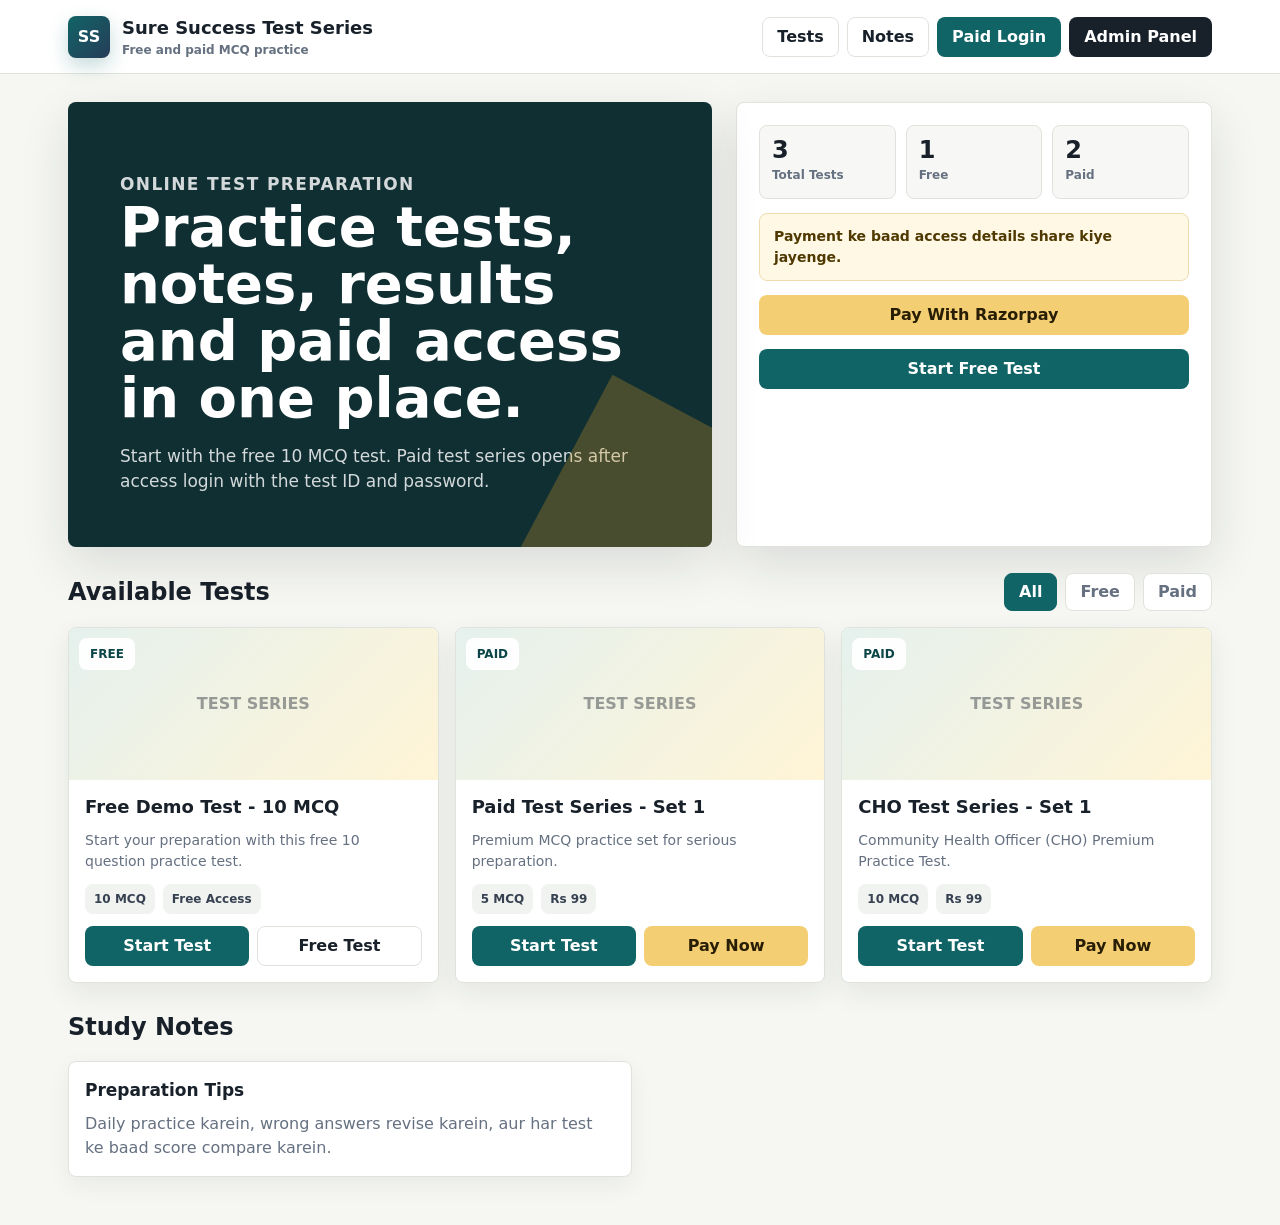
==== index.html @ 86037ea2 "Update index.html" ====
<!doctype html>
<html lang="en">
<head>
  <meta charset="utf-8">
  <meta name="viewport" content="width=device-width, initial-scale=1">
  <title>Sure Success Test Series</title>
  <style>
    :root {
      --bg: #f6f7f2;
      --surface: #ffffff;
      --ink: #18202a;
      --muted: #657080;
      --line: #dfe3dc;
      --brand: #116466;
      --brand-dark: #0b4547;
      --accent: #d29b22;
      --danger: #b42318;
      --ok: #147a4b;
      --shadow: 0 18px 50px rgba(24, 32, 42, .12);
      --radius: 8px;
    }

    * { box-sizing: border-box; }

    body {
      margin: 0;
      font-family: Inter, ui-sans-serif, system-ui, -apple-system, BlinkMacSystemFont, "Segoe UI", sans-serif;
      background: var(--bg);
      color: var(--ink);
      line-height: 1.5;
    }

    button, input, textarea, select {
      font: inherit;
    }

    button {
      border: 0;
      cursor: pointer;
    }

    img {
      max-width: 100%;
      display: block;
    }

    .app-shell {
      min-height: 100vh;
      display: grid;
      grid-template-rows: auto 1fr;
    }

    .topbar {
      position: sticky;
      top: 0;
      z-index: 20;
      background: rgba(255, 255, 255, .94);
      backdrop-filter: blur(18px);
      border-bottom: 1px solid var(--line);
    }

    .topbar-inner {
      max-width: 1180px;
      margin: 0 auto;
      padding: 14px 18px;
      display: flex;
      align-items: center;
      justify-content: space-between;
      gap: 16px;
    }

    .brand-lockup {
      display: flex;
      align-items: center;
      gap: 12px;
      min-width: 210px;
    }

    .brand-mark {
      width: 42px;
      height: 42px;
      border-radius: 8px;
      display: grid;
      place-items: center;
      color: #fff;
      font-weight: 900;
      letter-spacing: 0;
      background: linear-gradient(135deg, var(--brand), #263d58);
      box-shadow: 0 8px 20px rgba(17, 100, 102, .24);
    }

    .brand-title {
      font-size: 18px;
      font-weight: 800;
      letter-spacing: 0;
      margin: 0;
    }

    .brand-subtitle {
      margin: 0;
      color: var(--muted);
      font-size: 12px;
      font-weight: 600;
    }

    .nav-actions {
      display: flex;
      align-items: center;
      gap: 8px;
      flex-wrap: wrap;
      justify-content: flex-end;
    }

    .icon-btn,
    .btn {
      min-height: 40px;
      border-radius: 8px;
      display: inline-flex;
      align-items: center;
      justify-content: center;
      gap: 8px;
      padding: 0 14px;
      font-weight: 800;
      color: var(--ink);
      background: #eef2ed;
      border: 1px solid transparent;
      transition: transform .16s ease, box-shadow .16s ease, background .16s ease;
      white-space: nowrap;
    }

    .icon-btn {
      width: 42px;
      padding: 0;
    }

    .btn:hover,
    .icon-btn:hover {
      transform: translateY(-1px);
      box-shadow: 0 8px 22px rgba(24, 32, 42, .1);
    }

    .btn.primary {
      color: #fff;
      background: var(--brand);
    }

    .btn.dark {
      color: #fff;
      background: #18202a;
    }

    .btn.warn {
      color: #281d05;
      background: #f4ce73;
    }

    .btn.danger {
      color: #fff;
      background: var(--danger);
    }

    .btn.ghost {
      background: transparent;
      border-color: var(--line);
    }

    .page {
      max-width: 1180px;
      width: 100%;
      margin: 0 auto;
      padding: 28px 18px 48px;
    }

    .hero {
      display: grid;
      grid-template-columns: minmax(0, 1.15fr) minmax(320px, .85fr);
      gap: 24px;
      align-items: stretch;
      margin-bottom: 22px;
    }

    .hero-copy {
      background: #102f33;
      color: #fff;
      border-radius: 8px;
      padding: clamp(24px, 5vw, 52px);
      box-shadow: var(--shadow);
      min-height: 330px;
      display: flex;
      flex-direction: column;
      justify-content: center;
      overflow: hidden;
      position: relative;
    }

    .hero-copy::after {
      content: "";
      position: absolute;
      inset: auto -70px -110px auto;
      width: 240px;
      height: 240px;
      background: rgba(210, 155, 34, .28);
      transform: rotate(28deg);
    }

    .eyebrow {
      margin: 0 0 12px;
      color: #f4ce73;
      font-weight: 900;
      text-transform: uppercase;
      letter-spacing: .08em;
      font-size: 12px;
    }

    h1 {
      margin: 0;
      font-size: clamp(34px, 5vw, 56px);
      line-height: 1.02;
      letter-spacing: 0;
      max-width: 760px;
    }

    .hero-copy p {
      margin: 18px 0 0;
      color: rgba(255, 255, 255, .82);
      max-width: 640px;
      font-size: 17px;
    }

    .hero-panel {
      background: var(--surface);
      border: 1px solid var(--line);
      border-radius: 8px;
      padding: 22px;
      box-shadow: var(--shadow);
      display: grid;
      gap: 14px;
      align-content: start;
    }

    .metric-row {
      display: grid;
      grid-template-columns: repeat(3, 1fr);
      gap: 10px;
    }

    .metric {
      background: #f7f8f5;
      border: 1px solid var(--line);
      border-radius: 8px;
      padding: 12px;
    }

    .metric strong {
      display: block;
      font-size: 24px;
      line-height: 1;
    }

    .metric span {
      color: var(--muted);
      font-size: 12px;
      font-weight: 700;
    }

    .notice {
      border-radius: 8px;
      border: 1px solid #efdcae;
      background: #fff8e5;
      color: #4f3900;
      padding: 12px 14px;
      font-size: 14px;
      font-weight: 700;
    }

    .toolbar {
      display: flex;
      justify-content: space-between;
      align-items: center;
      gap: 14px;
      margin: 26px 0 16px;
      flex-wrap: wrap;
    }

    .section-title {
      margin: 0;
      font-size: 24px;
      letter-spacing: 0;
    }

    .filters {
      display: flex;
      gap: 8px;
      flex-wrap: wrap;
    }

    .pill {
      min-height: 38px;
      padding: 0 14px;
      border-radius: 8px;
      background: #fff;
      border: 1px solid var(--line);
      color: var(--muted);
      font-weight: 900;
    }

    .pill.active {
      background: var(--brand);
      color: #fff;
      border-color: var(--brand);
    }

    .grid {
      display: grid;
      grid-template-columns: repeat(3, minmax(0, 1fr));
      gap: 16px;
    }

    .card {
      background: var(--surface);
      border: 1px solid var(--line);
      border-radius: 8px;
      overflow: hidden;
      box-shadow: 0 10px 28px rgba(24, 32, 42, .08);
      display: flex;
      flex-direction: column;
      min-height: 100%;
    }

    .test-image {
      height: 152px;
      background: linear-gradient(135deg, #e5f1ee, #fff4d6);
      display: grid;
      place-items: center;
      color: rgba(24, 32, 42, .42);
      font-weight: 900;
      position: relative;
      overflow: hidden;
    }

    .test-image img {
      width: 100%;
      height: 100%;
      object-fit: cover;
    }

    .badge {
      position: absolute;
      top: 10px;
      left: 10px;
      border-radius: 8px;
      padding: 6px 10px;
      background: rgba(255, 255, 255, .92);
      font-weight: 900;
      font-size: 12px;
      color: var(--brand-dark);
      border: 1px solid rgba(255, 255, 255, .6);
    }

    .card-body {
      padding: 16px;
      display: flex;
      flex: 1;
      flex-direction: column;
      gap: 12px;
    }

    .card h3 {
      margin: 0;
      font-size: 18px;
      line-height: 1.25;
    }

    .card p {
      margin: 0;
      color: var(--muted);
      font-size: 14px;
    }

    .meta {
      display: flex;
      flex-wrap: wrap;
      gap: 8px;
      margin-top: auto;
    }

    .chip {
      border-radius: 8px;
      background: #f0f3ef;
      color: #374151;
      padding: 6px 9px;
      font-size: 12px;
      font-weight: 900;
    }

    .card-actions {
      display: grid;
      grid-template-columns: 1fr 1fr;
      gap: 8px;
    }

    .notes-wrap {
      display: grid;
      grid-template-columns: repeat(2, minmax(0, 1fr));
      gap: 16px;
    }

    .note {
      padding: 16px;
      background: #fff;
      border-radius: 8px;
      border: 1px solid var(--line);
      box-shadow: 0 8px 24px rgba(24, 32, 42, .06);
    }

    .note h3 {
      margin: 0 0 8px;
      font-size: 17px;
    }

    .note p {
      margin: 0;
      color: var(--muted);
      white-space: pre-wrap;
    }

    .modal {
      position: fixed;
      inset: 0;
      z-index: 60;
      background: rgba(10, 16, 22, .58);
      display: none;
      align-items: center;
      justify-content: center;
      padding: 18px;
    }

    .modal.show {
      display: flex;
    }

    .dialog {
      width: min(980px, 100%);
      max-height: min(90vh, 920px);
      overflow: auto;
      background: #fff;
      border-radius: 8px;
      box-shadow: 0 26px 90px rgba(0, 0, 0, .28);
      border: 1px solid rgba(255, 255, 255, .35);
    }

    .dialog.small {
      width: min(460px, 100%);
    }

    .dialog-head {
      display: flex;
      justify-content: space-between;
      gap: 12px;
      align-items: center;
      padding: 16px 18px;
      border-bottom: 1px solid var(--line);
      position: sticky;
      top: 0;
      background: #fff;
      z-index: 1;
    }

    .dialog-title {
      margin: 0;
      font-size: 20px;
    }

    .dialog-body {
      padding: 18px;
    }

    .form-grid {
      display: grid;
      grid-template-columns: repeat(2, minmax(0, 1fr));
      gap: 12px;
    }

    .field {
      display: grid;
      gap: 6px;
    }

    .field.full {
      grid-column: 1 / -1;
    }

    label {
      color: #344054;
      font-size: 13px;
      font-weight: 900;
    }

    input, textarea, select {
      width: 100%;
      border: 1px solid #cfd6d2;
      background: #fff;
      border-radius: 8px;
      min-height: 42px;
      padding: 10px 12px;
      outline: none;
      color: var(--ink);
    }

    textarea {
      min-height: 90px;
      resize: vertical;
    }

    input:focus,
    textarea:focus,
    select:focus {
      border-color: var(--brand);
      box-shadow: 0 0 0 3px rgba(17, 100, 102, .14);
    }

    .question-box {
      border: 1px solid var(--line);
      border-radius: 8px;
      padding: 14px;
      margin: 12px 0;
      background: #fbfcfa;
    }

    .question-title {
      display: flex;
      align-items: center;
      justify-content: space-between;
      gap: 10px;
      margin-bottom: 10px;
      font-weight: 900;
    }

    .option {
      display: flex;
      align-items: flex-start;
      gap: 10px;
      padding: 11px;
      border: 1px solid var(--line);
      border-radius: 8px;
      margin: 8px 0;
      background: #fff;
      cursor: pointer;
    }

    .option input {
      width: 18px;
      height: 18px;
      min-height: 18px;
      margin-top: 2px;
      flex: 0 0 auto;
    }

    .option.correct {
      border-color: rgba(20, 122, 75, .48);
      background: #edf8f1;
    }

    .option.wrong {
      border-color: rgba(180, 35, 24, .42);
      background: #fff0ef;
    }

    .result-box {
      border: 1px solid var(--line);
      border-radius: 8px;
      background: #f7f8f5;
      padding: 18px;
      margin-bottom: 16px;
    }

    .admin-layout {
      display: grid;
      grid-template-columns: 240px 1fr;
      min-height: 560px;
    }

    .admin-tabs {
      padding: 14px;
      background: #f6f7f2;
      border-right: 1px solid var(--line);
      display: grid;
      align-content: start;
      gap: 8px;
    }

    .admin-tab {
      border-radius: 8px;
      min-height: 42px;
      text-align: left;
      padding: 0 12px;
      background: transparent;
      color: var(--muted);
      font-weight: 900;
    }

    .admin-tab.active {
      background: var(--brand);
      color: #fff;
    }

    .admin-panel {
      padding: 18px;
      display: none;
    }

    .admin-panel.active {
      display: block;
    }

    .table {
      width: 100%;
      border-collapse: collapse;
      background: #fff;
      border-radius: 8px;
      overflow: hidden;
      border: 1px solid var(--line);
    }

    .table th,
    .table td {
      padding: 11px 12px;
      text-align: left;
      border-bottom: 1px solid var(--line);
      vertical-align: top;
      font-size: 14px;
    }

    .table th {
      background: #f4f6f1;
      color: #344054;
      font-size: 12px;
      text-transform: uppercase;
      letter-spacing: .06em;
    }

    .empty {
      padding: 28px;
      border: 1px dashed #bec7c1;
      border-radius: 8px;
      background: #fff;
      color: var(--muted);
      text-align: center;
      font-weight: 800;
    }

    .toast {
      position: fixed;
      right: 18px;
      bottom: 18px;
      z-index: 80;
      display: grid;
      gap: 8px;
    }

    .toast-item {
      width: min(380px, calc(100vw - 36px));
      border-radius: 8px;
      background: #18202a;
      color: #fff;
      padding: 12px 14px;
      box-shadow: var(--shadow);
      font-weight: 700;
    }

    .hide {
      display: none !important;
    }

    @media (max-width: 920px) {
      .hero,
      .grid,
      .notes-wrap,
      .admin-layout {
        grid-template-columns: 1fr;
      }

      .admin-tabs {
        border-right: 0;
        border-bottom: 1px solid var(--line);
        grid-template-columns: repeat(3, 1fr);
      }

      .topbar-inner {
        align-items: flex-start;
        flex-direction: column;
      }

      .nav-actions {
        justify-content: flex-start;
      }
    }

    @media (max-width: 620px) {
      .page {
        padding: 18px 12px 36px;
      }

      .hero-copy {
        min-height: 280px;
        padding: 26px 20px;
      }

      .metric-row,
      .form-grid,
      .card-actions {
        grid-template-columns: 1fr;
      }

      .admin-tabs {
        grid-template-columns: 1fr;
      }

      .dialog-body,
      .dialog-head {
        padding: 14px;
      }
    }
  </style>
</head>
<body>
  <div class="app-shell">
    <header class="topbar">
      <div class="topbar-inner">
        <div class="brand-lockup">
          <div class="brand-mark">SS</div>
          <div>
            <p class="brand-title">Sure Success Test Series</p>
            <p class="brand-subtitle">Free and paid MCQ practice</p>
          </div>
        </div>
        <div class="nav-actions">
          <button class="btn ghost" data-scroll="tests">Tests</button>
          <button class="btn ghost" data-scroll="notes">Notes</button>
          <button class="btn primary" id="openStudentLogin">Paid Login</button>
          <button class="btn dark" id="openAdminLogin">Admin Panel</button>
        </div>
      </div>
    </header>

    <main class="page">
      <section class="hero">
        <div class="hero-copy">
          <p class="eyebrow">Online Test Preparation</p>
          <h1>Practice tests, notes, results and paid access in one place.</h1>
          <p>Start with the free 10 MCQ test. Paid test series opens after access login with the test ID and password.</p>
        </div>
        <aside class="hero-panel">
          <div class="metric-row">
            <div class="metric">
              <strong id="metricTests">0</strong>
              <span>Total Tests</span>
            </div>
            <div class="metric">
              <strong id="metricFree">0</strong>
              <span>Free</span>
            </div>
            <div class="metric">
              <strong id="metricPaid">0</strong>
              <span>Paid</span>
            </div>
          </div>
          <div class="notice">
            Payment ke baad access details share kiye jayenge.
          </div>
          <button class="btn warn" id="payNowHero">Pay With Razorpay</button>
          <button class="btn primary" id="openFreeTest">Start Free Test</button>
        </aside>
      </section>

      <section id="tests">
        <div class="toolbar">
          <h2 class="section-title">Available Tests</h2>
          <div class="filters">
            <button class="pill active" data-filter="all">All</button>
            <button class="pill" data-filter="free">Free</button>
            <button class="pill" data-filter="paid">Paid</button>
          </div>
        </div>
        <div id="testGrid" class="grid"></div>
      </section>

      <section id="notes">
        <div class="toolbar">
          <h2 class="section-title">Study Notes</h2>
        </div>
        <div id="notesGrid" class="notes-wrap"></div>
      </section>
    </main>
  </div>

  <div class="modal" id="studentLoginModal" aria-hidden="true">
    <div class="dialog small">
      <div class="dialog-head">
        <h2 class="dialog-title">Paid Test Login</h2>
        <button class="icon-btn" data-close title="Close">X</button>
      </div>
      <div class="dialog-body">
        <div class="notice" style="margin-bottom:14px;">
          Payment ke baad mile hue access details se paid tests unlock karein.
        </div>
        <form id="studentLoginForm" class="form-grid">
          <div class="field full">
            <label for="studentName">Student Name</label>
            <input id="studentName" required placeholder="Enter your name">
          </div>
          <div class="field full">
            <label for="studentMobile">Mobile Number</label>
            <input id="studentMobile" required inputmode="numeric" placeholder="Enter mobile number">
          </div>
          <div class="field full">
            <label for="studentId">Test Series ID</label>
            <input id="studentId" required autocomplete="off" placeholder="Enter test series ID">
          </div>
          <div class="field full">
            <label for="studentPass">Password</label>
            <input id="studentPass" type="password" required autocomplete="off" placeholder="Enter password">
          </div>
          <button class="btn warn" type="button" id="payNowLogin">Pay Now</button>
          <button class="btn primary" type="submit">Unlock Paid Tests</button>
        </form>
      </div>
    </div>
  </div>

  <div class="modal" id="adminLoginModal" aria-hidden="true">
    <div class="dialog small">
      <div class="dialog-head">
        <h2 class="dialog-title">Admin Login</h2>
        <button class="icon-btn" data-close title="Close">X</button>
      </div>
      <div class="dialog-body">
        <form id="adminLoginForm" class="form-grid">
          <div class="field full">
            <label for="adminId">Admin ID</label>
            <input id="adminId" required autocomplete="off" placeholder="Enter admin ID">

          </div>
          <div class="field full">
            <label for="adminPass">Password</label>
            <input id="adminPass" type="password" required autocomplete="off" placeholder="Enter password">
          </div>
          <button class="btn primary" type="submit">Open Panel</button>
        </form>
      </div>
    </div>
  </div>

  <div class="modal" id="testModal" aria-hidden="true">
    <div class="dialog">
      <div class="dialog-head">
        <div>
          <h2 class="dialog-title" id="activeTestTitle">Test</h2>
          <p style="margin:2px 0 0;color:var(--muted);font-weight:700;" id="activeTestMeta"></p>
        </div>
        <button class="icon-btn" data-close title="Close">X</button>
      </div>
      <div class="dialog-body">
        <form id="testAttemptForm"></form>
      </div>
    </div>
  </div>

  <div class="modal" id="adminModal" aria-hidden="true">
    <div class="dialog">
      <div class="dialog-head">
        <h2 class="dialog-title">Admin Panel</h2>
        <button class="icon-btn" data-close title="Close">X</button>
      </div>
      <div class="admin-layout">
        <aside class="admin-tabs">
          <button class="admin-tab active" data-admin-tab="testsPanel">Tests</button>
          <button class="admin-tab" data-admin-tab="notesPanel">Notes</button>
          <button class="admin-tab" data-admin-tab="usersPanel">User Data</button>
        </aside>
        <section class="admin-panel active" id="testsPanel">
          <div class="toolbar" style="margin-top:0;">
            <h3 class="section-title">Manage Tests</h3>
            <button class="btn primary" id="newTestBtn">Add Test</button>
          </div>
          <div id="adminTestsList"></div>
          <form id="testEditor" class="hide" style="margin-top:16px;">
            <div class="form-grid">
              <input type="hidden" id="editTestId">
              <div class="field">
                <label for="testTitle">Test Title</label>
                <input id="testTitle" required placeholder="Example: Paid Test 2">
              </div>
              <div class="field">
                <label for="testType">Type</label>
                <select id="testType">
                  <option value="free">Free</option>
                  <option value="paid">Paid</option>
                </select>
              </div>
              <div class="field">
                <label for="testPrice">Price</label>
                <input id="testPrice" type="number" min="0" value="0">
              </div>
              <div class="field">
                <label for="testImage">Test Image</label>
                <input id="testImage" type="file" accept="image/*">
              </div>
              <div class="field full">
                <label for="testDescription">Description</label>
                <textarea id="testDescription" required placeholder="Short test details"></textarea>
              </div>
            </div>
            <div class="toolbar" style="margin:18px 0 8px;">
              <h3 class="section-title" style="font-size:18px;">Questions</h3>
              <button class="btn ghost" type="button" id="addQuestionBtn">Add Question</button>
            </div>
            <div id="questionsEditor"></div>
            <div class="nav-actions" style="justify-content:flex-start;margin-top:14px;">
              <button class="btn primary" type="submit">Save Test</button>
              <button class="btn ghost" type="button" id="cancelTestEdit">Cancel</button>
            </div>
          </form>
        </section>
        <section class="admin-panel" id="notesPanel">
          <div class="toolbar" style="margin-top:0;">
            <h3 class="section-title">Manage Notes</h3>
            <button class="btn primary" id="newNoteBtn">Add Note</button>
          </div>
          <div id="adminNotesList"></div>
          <form id="noteEditor" class="hide" style="margin-top:16px;">
            <input type="hidden" id="editNoteId">
            <div class="form-grid">
              <div class="field full">
                <label for="noteTitle">Note Title</label>
                <input id="noteTitle" required placeholder="Example: Important Formulas">
              </div>
              <div class="field full">
                <label for="noteBody">Note Content</label>
                <textarea id="noteBody" required placeholder="Write notes here"></textarea>
              </div>
              <div class="field full">
                <label for="noteLink">Link or PDF URL</label>
                <input id="noteLink" placeholder="Optional link">
              </div>
            </div>
            <div class="nav-actions" style="justify-content:flex-start;margin-top:14px;">
              <button class="btn primary" type="submit">Save Note</button>
              <button class="btn ghost" type="button" id="cancelNoteEdit">Cancel</button>
            </div>
          </form>
        </section>
        <section class="admin-panel" id="usersPanel">
          <div class="toolbar" style="margin-top:0;">
            <h3 class="section-title">Saved User Data</h3>
            <button class="btn danger" id="clearUsersBtn">Clear Local Data</button>
          </div>
          <div class="notice" style="margin-bottom:14px;">
            User login aur result data local browser me save hota hai aur Google Sheet Web App URL par bhejne ki koshish bhi karta hai.
          </div>
          <div id="usersTableWrap"></div>
        </section>
      </div>
    </div>
  </div>

  <div class="toast" id="toast"></div>

  <script>
    const CONFIG = {
      razorpayUrl: "https://rzp.io/rzp/oEMyceQw",
      sheetUrl: "https://script.google.com/macros/s/AKfycbz6oXz5Oi5bJL1CUyC-oJjU_0ThuUT9sfba1VFGIija6OMTgQNMLIeAFQk06PxhBl-7/exec",
      paidIdHash: "a5b810a3190a39033de4d82052fdf6f4c9765516d6b7eeb0c496adf8a3d3efc9",
      paidPasswordHash: "258f264e2ca3f2376ea542aa491ba071b24bc04427f45610d7b56d83e9f347e4",
      adminIdHash: "12334195476a3012e906bd2d29c1f696d818d93d8c7e75a6c00589409efe089d",
      adminPasswordHash: "12334195476a3012e906bd2d29c1f696d818d93d8c7e75a6c00589409efe089d"
    };

    const defaultTests = [
      {
        id: "free-10-mcq",
        title: "Free Demo Test - 10 MCQ",
        type: "free",
        price: 0,
        description: "Start your preparation with this free 10 question practice test.",
        image: "",
        questions: [
          { q: "Which is the largest planet in our solar system?", options: ["Earth", "Jupiter", "Mars", "Venus"], answer: 1 },
          { q: "What is the capital of India?", options: ["Mumbai", "Kolkata", "New Delhi", "Chennai"], answer: 2 },
          { q: "2 + 2 x 3 equals?", options: ["12", "8", "10", "6"], answer: 2 },
          { q: "Which gas do plants absorb during photosynthesis?", options: ["Oxygen", "Nitrogen", "Carbon dioxide", "Hydrogen"], answer: 2 },
          { q: "Who wrote the Indian national anthem?", options: ["Mahatma Gandhi", "Rabindranath Tagore", "Premchand", "Sarojini Naidu"], answer: 1 },
          { q: "Which number is a prime number?", options: ["21", "27", "29", "33"], answer: 2 },
          { q: "The currency of Japan is?", options: ["Yen", "Dollar", "Won", "Peso"], answer: 0 },
          { q: "How many days are there in a leap year?", options: ["365", "366", "364", "360"], answer: 1 },
          { q: "Which organ pumps blood in the human body?", options: ["Brain", "Lungs", "Heart", "Kidney"], answer: 2 },
          { q: "HTML is mainly used to create?", options: ["Web pages", "Mobile batteries", "Vehicles", "Medicines"], answer: 0 }
        ]
      },
      {
        id: "paid-sample-1",
        title: "Paid Test Series - Set 1",
        type: "paid",
        price: 99,
        description: "Premium MCQ practice set for serious preparation.",
        image: "",
        questions: [
          { q: "Which article is related to equality before law in India?", options: ["Article 12", "Article 14", "Article 19", "Article 21"], answer: 1 },
          { q: "The SI unit of force is?", options: ["Joule", "Newton", "Watt", "Pascal"], answer: 1 },
          { q: "If 15% of a number is 45, the number is?", options: ["200", "250", "300", "350"], answer: 2 },
          { q: "Who is known as the father of the Indian Constitution?", options: ["B. R. Ambedkar", "Jawaharlal Nehru", "Sardar Patel", "Rajendra Prasad"], answer: 0 },
          { q: "Which river is called the Ganga of South India?", options: ["Krishna", "Godavari", "Kaveri", "Narmada"], answer: 1 }
        ]
      },{
  id: "cho-test-1",
  title: "CHO Test Series - Set 1",
  type: "paid",
  price: 99,
  description: "Community Health Officer (CHO) Premium Practice Test.",
  image: "",
  questions: [
    {
      q: "A 32-year-old man visiting an HWC has BP 150/96 mmHg on two occasions. What is the most appropriate action by the CHO?",
      options: ["Ignore the reading", "Start lifestyle modification and refer as per protocol", "Give antibiotics", "Administer insulin"],
      answer: 1
    },
    {
      q: "Which vaccine is administered at birth under the Universal Immunization Programme?",
      options: ["DPT", "BCG", "Pentavalent", "MR"],
      answer: 1
    },
    {
      q: "A child with severe acute malnutrition is identified with MUAC less than:",
      options: ["11.5 cm", "12.5 cm", "13.5 cm", "14.5 cm"],
      answer: 0
    },
    {
      q: "Under NPCDCS, screening for hypertension and diabetes is recommended for individuals aged:",
      options: ["18 years and above", "25 years and above", "30 years and above", "40 years and above"],
      answer: 2
    },
    {
      q: "Which contraceptive method provides protection against both pregnancy and sexually transmitted infections?",
      options: ["Copper-T", "Oral pills", "Condom", "Injectable contraceptive"],
      answer: 2
    },
    {
      q: "The normal respiratory rate of a healthy adult is:",
      options: ["8-12/min", "12-20/min", "20-30/min", "30-40/min"],
      answer: 1
    },
    {
      q: "A pregnant woman at 36 weeks develops convulsions with hypertension. What is the likely diagnosis?",
      options: ["Placenta previa", "Eclampsia", "Anemia", "Hyperemesis gravidarum"],
      answer: 1
    },
    {
      q: "Which disease is caused by Mycobacterium tuberculosis?",
      options: ["Typhoid", "Tuberculosis", "Malaria", "Dengue"],
      answer: 1
    },
    {
      q: "The full form of HWC under Ayushman Bharat is:",
      options: ["Health and Welfare Centre", "Health and Wellness Centre", "Healthy Women Centre", "Health Worker Clinic"],
      answer: 1
    },
    {
      q: "ORS is primarily used for the management of:",
      options: ["Hypertension", "Dehydration due to diarrhea", "Anemia", "Tuberculosis"],
      answer: 1
    }
  ]
}
    ];

    const defaultNotes = [
      {
        id: "note-1",
        title: "Preparation Tips",
        body: "Daily practice karein, wrong answers revise karein, aur har test ke baad score compare karein.",
        link: ""
      }
    ];

    const state = {
      tests: load("tests", defaultTests),
      notes: load("notes", defaultNotes),
      users: load("users", []),
      paidUnlocked: sessionStorage.getItem("paidUnlocked") === "yes",
      activeFilter: "all",
      currentTest: null
    };

    const $ = (selector, root = document) => root.querySelector(selector);
    const $$ = (selector, root = document) => [...root.querySelectorAll(selector)];

    function load(key, fallback) {
      try {
        const saved = localStorage.getItem("sureSuccess_" + key);
        return saved ? JSON.parse(saved) : structuredClone(fallback);
      } catch {
        return structuredClone(fallback);
      }
    }

    function save(key, value) {
      localStorage.setItem("sureSuccess_" + key, JSON.stringify(value));
    }

    async function hashText(value) {
      const bytes = new TextEncoder().encode(value);
      const digest = await crypto.subtle.digest("SHA-256", bytes);
      return [...new Uint8Array(digest)]
        .map(byte => byte.toString(16).padStart(2, "0"))
        .join("");
    }

    async function matchesHash(value, expectedHash) {
      return (await hashText(value)) === expectedHash;
    }

    function toast(message) {
      const box = document.createElement("div");
      box.className = "toast-item";
      box.textContent = message;
      $("#toast").appendChild(box);
      setTimeout(() => box.remove(), 3600);
    }

    function openModal(id) {
      $("#" + id).classList.add("show");
      $("#" + id).setAttribute("aria-hidden", "false");
    }

    function closeModals() {
      $$(".modal").forEach(modal => {
        modal.classList.remove("show");
        modal.setAttribute("aria-hidden", "true");
      });
    }

    function sendToSheet(payload) {
      const data = {
        timestamp: new Date().toISOString(),
        ...payload
      };

      fetch(CONFIG.sheetUrl, {
        method: "POST",
        mode: "no-cors",
        headers: { "Content-Type": "text/plain;charset=utf-8" },
        body: JSON.stringify(data)
      }).catch(() => {});
    }

    function addUserData(entry) {
      const record = { id: Date.now().toString(), time: new Date().toLocaleString(), ...entry };
      state.users.unshift(record);
      save("users", state.users);
      sendToSheet(record);
      renderAdminUsers();
    }

    function render() {
      renderMetrics();
      renderTests();
      renderNotes();
      renderAdminTests();
      renderAdminNotes();
      renderAdminUsers();
    }

    function renderMetrics() {
      $("#metricTests").textContent = state.tests.length;
      $("#metricFree").textContent = state.tests.filter(t => t.type === "free").length;
      $("#metricPaid").textContent = state.tests.filter(t => t.type === "paid").length;
    }

    function setFilter(filter) {
      state.activeFilter = filter;
      $$(".pill").forEach(btn => btn.classList.toggle("active", btn.dataset.filter === filter));
      renderTests();
    }

    function renderTests() {
      const list = state.tests.filter(test => state.activeFilter === "all" || test.type === state.activeFilter);
      const grid = $("#testGrid");

      if (!list.length) {
        grid.innerHTML = '<div class="empty" style="grid-column:1/-1;">No tests available.</div>';
        return;
      }

      grid.innerHTML = list.map(test => `
        <article class="card">
          <div class="test-image">
            ${test.image ? `<img src="${test.image}" alt="${escapeHtml(test.title)}">` : "TEST SERIES"}
            <span class="badge">${test.type === "free" ? "FREE" : "PAID"}</span>
          </div>
          <div class="card-body">
            <h3>${escapeHtml(test.title)}</h3>
            <p>${escapeHtml(test.description)}</p>
            <div class="meta">
              <span class="chip">${test.questions.length} MCQ</span>
              <span class="chip">${test.type === "free" ? "Free Access" : "Rs " + Number(test.price || 0)}</span>
            </div>
            <div class="card-actions">
              <button class="btn primary" data-start-test="${test.id}">Start Test</button>
              ${test.type === "paid" ? `<button class="btn warn" data-pay-test="${test.id}">Pay Now</button>` : `<button class="btn ghost" data-start-test="${test.id}">Free Test</button>`}
            </div>
          </div>
        </article>
      `).join("");
    }

    function renderNotes() {
      const grid = $("#notesGrid");
      if (!state.notes.length) {
        grid.innerHTML = '<div class="empty" style="grid-column:1/-1;">No notes added yet.</div>';
        return;
      }

      grid.innerHTML = state.notes.map(note => `
        <article class="note">
          <h3>${escapeHtml(note.title)}</h3>
          <p>${escapeHtml(note.body)}</p>
          ${note.link ? `<div style="margin-top:12px;"><a class="btn ghost" href="${escapeAttr(note.link)}" target="_blank" rel="noopener">Open Notes</a></div>` : ""}
        </article>
      `).join("");
    }

    function startTest(testId) {
      const test = state.tests.find(item => item.id === testId);
      if (!test) return;

      if (test.type === "paid" && !state.paidUnlocked) {
        openModal("studentLoginModal");
        toast("Paid test ke liye pehle login unlock karein.");
        return;
      }

      state.currentTest = test;
      $("#activeTestTitle").textContent = test.title;
      $("#activeTestMeta").textContent = `${test.questions.length} questions | ${test.type === "paid" ? "Paid" : "Free"}`;
      $("#testAttemptForm").innerHTML = `
        <div class="field" style="margin-bottom:14px;">
          <label for="attemptName">Your Name</label>
          <input id="attemptName" required placeholder="Enter your name">
        </div>
        ${test.questions.map((question, index) => `
          <div class="question-box">
            <div class="question-title">Q${index + 1}. ${escapeHtml(question.q)}</div>
            ${question.options.map((option, optIndex) => `
              <label class="option" data-question="${index}" data-option="${optIndex}">
                <input type="radio" required name="q_${index}" value="${optIndex}">
                <span>${escapeHtml(option)}</span>
              </label>
            `).join("")}
          </div>
        `).join("")}
        <button class="btn primary" type="submit">Submit Test</button>
      `;
      openModal("testModal");
    }

    function submitAttempt(event) {
      event.preventDefault();
      const form = event.currentTarget;
      const name = $("#attemptName").value.trim() || "Student";
      const answers = state.currentTest.questions.map((_, index) => {
        const checked = form.querySelector(`input[name="q_${index}"]:checked`);
        return checked ? Number(checked.value) : -1;
      });
      let score = 0;

      answers.forEach((answer, index) => {
        if (answer === state.currentTest.questions[index].answer) score++;
      });

      $$(".option", form).forEach(option => {
        const qIndex = Number(option.dataset.question);
        const optIndex = Number(option.dataset.option);
        if (optIndex === state.currentTest.questions[qIndex].answer) option.classList.add("correct");
        if (answers[qIndex] === optIndex && optIndex !== state.currentTest.questions[qIndex].answer) option.classList.add("wrong");
      });

      addUserData({
        event: "test_result",
        name,
        test: state.currentTest.title,
        type: state.currentTest.type,
        score: `${score}/${state.currentTest.questions.length}`
      });

      form.querySelector("button[type='submit']").remove();
      form.insertAdjacentHTML("afterbegin", `
        <div class="result-box">
          <h3 style="margin:0 0 6px;">Result: ${score}/${state.currentTest.questions.length}</h3>
          <p style="margin:0;color:var(--muted);font-weight:700;">Answers highlighted below. Your result has been saved.</p>
        </div>
      `);
      toast("Result saved successfully.");
    }

    function renderAdminTests() {
      const wrap = $("#adminTestsList");
      if (!wrap) return;
      if (!state.tests.length) {
        wrap.innerHTML = '<div class="empty">No tests found.</div>';
        return;
      }

      wrap.innerHTML = `
        <table class="table">
          <thead><tr><th>Title</th><th>Type</th><th>Price</th><th>MCQ</th><th>Action</th></tr></thead>
          <tbody>
            ${state.tests.map(test => `
              <tr>
                <td>${escapeHtml(test.title)}</td>
                <td>${test.type.toUpperCase()}</td>
                <td>Rs ${Number(test.price || 0)}</td>
                <td>${test.questions.length}</td>
                <td>
                  <button class="btn ghost" data-edit-test="${test.id}" style="min-height:34px;">Edit</button>
                  <button class="btn danger" data-delete-test="${test.id}" style="min-height:34px;">Delete</button>
                </td>
              </tr>
            `).join("")}
          </tbody>
        </table>
      `;
    }

    function openTestEditor(test) {
      $("#testEditor").classList.remove("hide");
      $("#editTestId").value = test?.id || "";
      $("#testTitle").value = test?.title || "";
      $("#testType").value = test?.type || "paid";
      $("#testPrice").value = test?.price || 0;
      $("#testDescription").value = test?.description || "";
      renderQuestionsEditor(test?.questions || [blankQuestion()]);
      $("#testTitle").focus();
    }

    function blankQuestion() {
      return { q: "", options: ["", "", "", ""], answer: 0 };
    }

    function renderQuestionsEditor(questions) {
      $("#questionsEditor").innerHTML = questions.map((question, index) => questionEditorHtml(question, index)).join("");
    }

    function questionEditorHtml(question, index) {
      return `
        <div class="question-box" data-edit-question="${index}">
          <div class="question-title">
            <span>Question ${index + 1}</span>
            <button class="btn danger" type="button" data-remove-question="${index}" style="min-height:34px;">Remove</button>
          </div>
          <div class="field">
            <label>Question</label>
            <input data-q-text value="${escapeAttr(question.q)}" required placeholder="Write question">
          </div>
          <div class="form-grid" style="margin-top:10px;">
            ${[0, 1, 2, 3].map(optIndex => `
              <div class="field">
                <label>Option ${optIndex + 1}</label>
                <input data-q-option="${optIndex}" value="${escapeAttr(question.options[optIndex] || "")}" required>
              </div>
            `).join("")}
            <div class="field full">
              <label>Correct Answer</label>
              <select data-q-answer>
                ${[0, 1, 2, 3].map(optIndex => `<option value="${optIndex}" ${Number(question.answer) === optIndex ? "selected" : ""}>Option ${optIndex + 1}</option>`).join("")}
              </select>
            </div>
          </div>
        </div>
      `;
    }

    function collectQuestions() {
      return $$("[data-edit-question]", $("#questionsEditor")).map(box => ({
        q: $("[data-q-text]", box).value.trim(),
        options: [0, 1, 2, 3].map(i => $(`[data-q-option="${i}"]`, box).value.trim()),
        answer: Number($("[data-q-answer]", box).value)
      })).filter(q => q.q && q.options.every(Boolean));
    }

    function imageToDataUrl(file) {
      return new Promise(resolve => {
        if (!file) return resolve("");
        const reader = new FileReader();
        reader.onload = () => resolve(reader.result);
        reader.readAsDataURL(file);
      });
    }

    async function saveTest(event) {
      event.preventDefault();
      const id = $("#editTestId").value || "test-" + Date.now();
      const existing = state.tests.find(test => test.id === id);
      const image = await imageToDataUrl($("#testImage").files[0]);
      const questions = collectQuestions();

      if (!questions.length) {
        toast("At least one complete question is required.");
        return;
      }

      const nextTest = {
        id,
        title: $("#testTitle").value.trim(),
        type: $("#testType").value,
        price: Number($("#testPrice").value || 0),
        description: $("#testDescription").value.trim(),
        image: image || existing?.image || "",
        questions
      };

      const index = state.tests.findIndex(test => test.id === id);
      if (index >= 0) state.tests[index] = nextTest;
      else state.tests.push(nextTest);

      save("tests", state.tests);
      $("#testEditor").classList.add("hide");
      $("#testImage").value = "";
      render();
      setFilter("all");
      closeModals();
      document.getElementById("tests").scrollIntoView({ behavior: "smooth" });
      toast("Test saved. Website list updated.");
    }

    function renderAdminNotes() {
      const wrap = $("#adminNotesList");
      if (!wrap) return;
      if (!state.notes.length) {
        wrap.innerHTML = '<div class="empty">No notes found.</div>';
        return;
      }

      wrap.innerHTML = `
        <table class="table">
          <thead><tr><th>Title</th><th>Link</th><th>Action</th></tr></thead>
          <tbody>
            ${state.notes.map(note => `
              <tr>
                <td>${escapeHtml(note.title)}</td>
                <td>${note.link ? `<a href="${escapeAttr(note.link)}" target="_blank" rel="noopener">Open</a>` : "-"}</td>
                <td>
                  <button class="btn ghost" data-edit-note="${note.id}" style="min-height:34px;">Edit</button>
                  <button class="btn danger" data-delete-note="${note.id}" style="min-height:34px;">Delete</button>
                </td>
              </tr>
            `).join("")}
          </tbody>
        </table>
      `;
    }

    function openNoteEditor(note) {
      $("#noteEditor").classList.remove("hide");
      $("#editNoteId").value = note?.id || "";
      $("#noteTitle").value = note?.title || "";
      $("#noteBody").value = note?.body || "";
      $("#noteLink").value = note?.link || "";
      $("#noteTitle").focus();
    }

    function saveNote(event) {
      event.preventDefault();
      const id = $("#editNoteId").value || "note-" + Date.now();
      const nextNote = {
        id,
        title: $("#noteTitle").value.trim(),
        body: $("#noteBody").value.trim(),
        link: $("#noteLink").value.trim()
      };
      const index = state.notes.findIndex(note => note.id === id);
      if (index >= 0) state.notes[index] = nextNote;
      else state.notes.push(nextNote);
      save("notes", state.notes);
      $("#noteEditor").classList.add("hide");
      render();
      toast("Note saved.");
    }

    function renderAdminUsers() {
      const wrap = $("#usersTableWrap");
      if (!wrap) return;
      if (!state.users.length) {
        wrap.innerHTML = '<div class="empty">No user data saved yet.</div>';
        return;
      }

      wrap.innerHTML = `
        <table class="table">
          <thead><tr><th>Time</th><th>Name</th><th>Mobile</th><th>Event</th><th>Test</th><th>Score</th></tr></thead>
          <tbody>
            ${state.users.map(user => `
              <tr>
                <td>${escapeHtml(user.time || "")}</td>
                <td>${escapeHtml(user.name || "")}</td>
                <td>${escapeHtml(user.mobile || "")}</td>
                <td>${escapeHtml(user.event || "")}</td>
                <td>${escapeHtml(user.test || "")}</td>
                <td>${escapeHtml(user.score || "")}</td>
              </tr>
            `).join("")}
          </tbody>
        </table>
      `;
    }

    function escapeHtml(value) {
      return String(value ?? "").replace(/[&<>"']/g, char => ({
        "&": "&amp;",
        "<": "&lt;",
        ">": "&gt;",
        '"': "&quot;",
        "'": "&#39;"
      }[char]));
    }

    function escapeAttr(value) {
      return escapeHtml(value).replace(/`/g, "&#96;");
    }

    document.addEventListener("click", event => {
      const close = event.target.closest("[data-close]");
      if (close) closeModals();

      const scrollBtn = event.target.closest("[data-scroll]");
      if (scrollBtn) document.getElementById(scrollBtn.dataset.scroll).scrollIntoView({ behavior: "smooth" });

      const filter = event.target.closest("[data-filter]");
      if (filter) {
        setFilter(filter.dataset.filter);
      }

      const start = event.target.closest("[data-start-test]");
      if (start) startTest(start.dataset.startTest);

      const pay = event.target.closest("[data-pay-test]");
      if (pay) window.open(CONFIG.razorpayUrl, "_blank", "noopener");

      const editTest = event.target.closest("[data-edit-test]");
      if (editTest) openTestEditor(state.tests.find(test => test.id === editTest.dataset.editTest));

      const deleteTest = event.target.closest("[data-delete-test]");
      if (deleteTest && confirm("Delete this test?")) {
        state.tests = state.tests.filter(test => test.id !== deleteTest.dataset.deleteTest);
        save("tests", state.tests);
        render();
      }

      const removeQuestion = event.target.closest("[data-remove-question]");
      if (removeQuestion) {
        removeQuestion.closest("[data-edit-question]").remove();
        $$("[data-edit-question]", $("#questionsEditor")).forEach((box, index) => {
          box.dataset.editQuestion = index;
          $(".question-title span", box).textContent = "Question " + (index + 1);
        });
      }

      const editNote = event.target.closest("[data-edit-note]");
      if (editNote) openNoteEditor(state.notes.find(note => note.id === editNote.dataset.editNote));

      const deleteNote = event.target.closest("[data-delete-note]");
      if (deleteNote && confirm("Delete this note?")) {
        state.notes = state.notes.filter(note => note.id !== deleteNote.dataset.deleteNote);
        save("notes", state.notes);
        render();
      }
    });

    $("#openStudentLogin").addEventListener("click", () => openModal("studentLoginModal"));
    $("#openAdminLogin").addEventListener("click", () => openModal("adminLoginModal"));
    $("#payNowHero").addEventListener("click", () => window.open(CONFIG.razorpayUrl, "_blank", "noopener"));
    $("#payNowLogin").addEventListener("click", () => window.open(CONFIG.razorpayUrl, "_blank", "noopener"));
    $("#openFreeTest").addEventListener("click", () => startTest("free-10-mcq"));
    $("#testAttemptForm").addEventListener("submit", submitAttempt);
    $("#testEditor").addEventListener("submit", saveTest);
    $("#noteEditor").addEventListener("submit", saveNote);

    $("#studentLoginForm").addEventListener("submit", async event => {
      event.preventDefault();
      const name = $("#studentName").value.trim();
      const mobile = $("#studentMobile").value.trim();
      const id = $("#studentId").value.trim();
      const pass = $("#studentPass").value.trim();
      const validId = await matchesHash(id, CONFIG.paidIdHash);
      const validPassword = await matchesHash(pass, CONFIG.paidPasswordHash);
      if (validId && validPassword) {
        state.paidUnlocked = true;
        sessionStorage.setItem("paidUnlocked", "yes");
        addUserData({ event: "paid_login", name, mobile, test: "Paid Access", score: "" });
        closeModals();
        toast("Paid tests unlocked.");
      } else {
        toast("ID or password is incorrect.");
      }
    });

    $("#adminLoginForm").addEventListener("submit", async event => {
      event.preventDefault();
      const id = $("#adminId").value.trim().toUpperCase();
      const pass = $("#adminPass").value.trim().toUpperCase();
      const validId = await matchesHash(id, CONFIG.adminIdHash);
      const validPassword = await matchesHash(pass, CONFIG.adminPasswordHash);
      if (validId && validPassword) {
        closeModals();
        openModal("adminModal");
        toast("Admin panel opened.");
      } else {
        toast("Admin ID or password is incorrect.");
      }
    });

    $$(".admin-tab").forEach(tab => {
      tab.addEventListener("click", () => {
        $$(".admin-tab").forEach(btn => btn.classList.toggle("active", btn === tab));
        $$(".admin-panel").forEach(panel => panel.classList.toggle("active", panel.id === tab.dataset.adminTab));
      });
    });

    $("#newTestBtn").addEventListener("click", () => openTestEditor(null));
    $("#cancelTestEdit").addEventListener("click", () => $("#testEditor").classList.add("hide"));
    $("#addQuestionBtn").addEventListener("click", () => {
      $("#questionsEditor").insertAdjacentHTML("beforeend", questionEditorHtml(blankQuestion(), $$("[data-edit-question]", $("#questionsEditor")).length));
    });
    $("#newNoteBtn").addEventListener("click", () => openNoteEditor(null));
    $("#cancelNoteEdit").addEventListener("click", () => $("#noteEditor").classList.add("hide"));
    $("#clearUsersBtn").addEventListener("click", () => {
      if (!confirm("Clear local user data?")) return;
      state.users = [];
      save("users", state.users);
      renderAdminUsers();
    });

    document.addEventListener("keydown", event => {
      if (event.key === "Escape") closeModals();
    });

    render();
  </script>
</body>
</html>
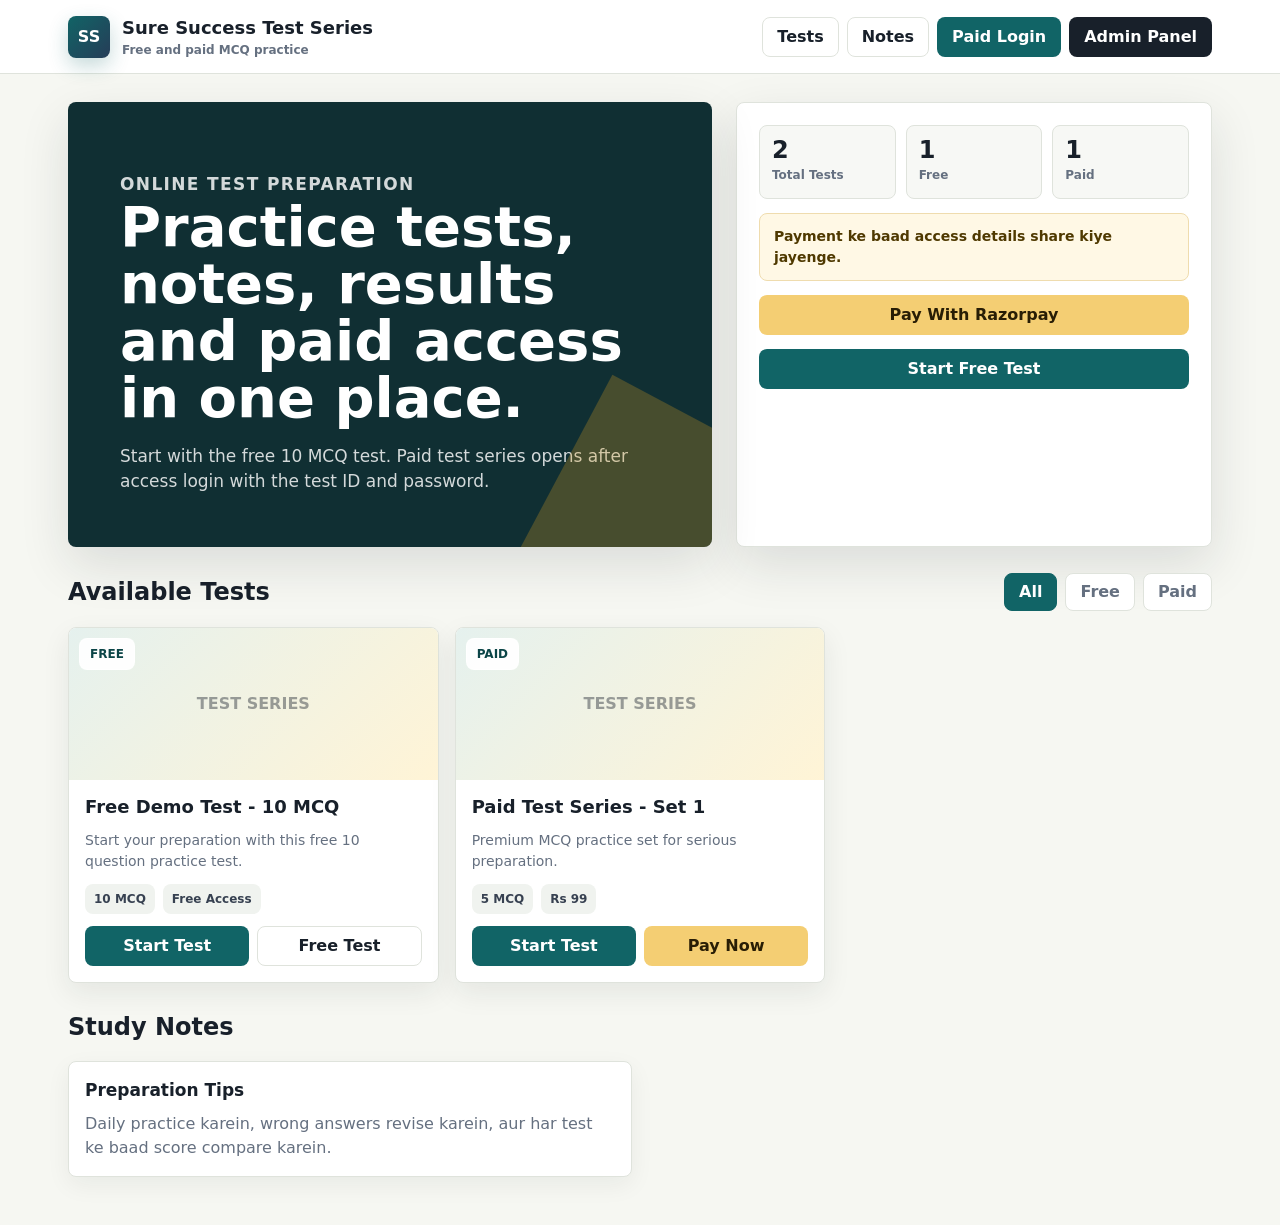
==== commit 9f3e2268: "CHANAGE KR DIYA" ====
--- a/index.html
+++ b/index.html
@@ -881,7 +881,11 @@
         <section class="admin-panel active" id="testsPanel">
           <div class="toolbar" style="margin-top:0;">
             <h3 class="section-title">Manage Tests</h3>
-            <button class="btn primary" id="newTestBtn">Add Test</button>
+            <div class="nav-actions">
+              <button class="btn ghost" id="syncOnlineBtn">Load Online Data</button>
+              <button class="btn ghost" id="exportSiteBtn">Download Updated Website</button>
+              <button class="btn primary" id="newTestBtn">Add Test</button>
+            </div>
           </div>
           <div id="adminTestsList"></div>
           <form id="testEditor" class="hide" style="margin-top:16px;">
@@ -1011,66 +1015,7 @@
           { q: "Who is known as the father of the Indian Constitution?", options: ["B. R. Ambedkar", "Jawaharlal Nehru", "Sardar Patel", "Rajendra Prasad"], answer: 0 },
           { q: "Which river is called the Ganga of South India?", options: ["Krishna", "Godavari", "Kaveri", "Narmada"], answer: 1 }
         ]
-      },{
-  id: "cho-test-1",
-  title: "CHO Test Series - Set 1",
-  type: "paid",
-  price: 99,
-  description: "Community Health Officer (CHO) Premium Practice Test.",
-  image: "",
-  questions: [
-    {
-      q: "A 32-year-old man visiting an HWC has BP 150/96 mmHg on two occasions. What is the most appropriate action by the CHO?",
-      options: ["Ignore the reading", "Start lifestyle modification and refer as per protocol", "Give antibiotics", "Administer insulin"],
-      answer: 1
-    },
-    {
-      q: "Which vaccine is administered at birth under the Universal Immunization Programme?",
-      options: ["DPT", "BCG", "Pentavalent", "MR"],
-      answer: 1
-    },
-    {
-      q: "A child with severe acute malnutrition is identified with MUAC less than:",
-      options: ["11.5 cm", "12.5 cm", "13.5 cm", "14.5 cm"],
-      answer: 0
-    },
-    {
-      q: "Under NPCDCS, screening for hypertension and diabetes is recommended for individuals aged:",
-      options: ["18 years and above", "25 years and above", "30 years and above", "40 years and above"],
-      answer: 2
-    },
-    {
-      q: "Which contraceptive method provides protection against both pregnancy and sexually transmitted infections?",
-      options: ["Copper-T", "Oral pills", "Condom", "Injectable contraceptive"],
-      answer: 2
-    },
-    {
-      q: "The normal respiratory rate of a healthy adult is:",
-      options: ["8-12/min", "12-20/min", "20-30/min", "30-40/min"],
-      answer: 1
-    },
-    {
-      q: "A pregnant woman at 36 weeks develops convulsions with hypertension. What is the likely diagnosis?",
-      options: ["Placenta previa", "Eclampsia", "Anemia", "Hyperemesis gravidarum"],
-      answer: 1
-    },
-    {
-      q: "Which disease is caused by Mycobacterium tuberculosis?",
-      options: ["Typhoid", "Tuberculosis", "Malaria", "Dengue"],
-      answer: 1
-    },
-    {
-      q: "The full form of HWC under Ayushman Bharat is:",
-      options: ["Health and Welfare Centre", "Health and Wellness Centre", "Healthy Women Centre", "Health Worker Clinic"],
-      answer: 1
-    },
-    {
-      q: "ORS is primarily used for the management of:",
-      options: ["Hypertension", "Dehydration due to diarrhea", "Anemia", "Tuberculosis"],
-      answer: 1
-    }
-  ]
-}
+      }
     ];
 
     const defaultNotes = [
@@ -1088,7 +1033,8 @@
       users: load("users", []),
       paidUnlocked: sessionStorage.getItem("paidUnlocked") === "yes",
       activeFilter: "all",
-      currentTest: null
+      currentTest: null,
+      adminAuth: null
     };
 
     const $ = (selector, root = document) => root.querySelector(selector);
@@ -1159,6 +1105,81 @@
       save("users", state.users);
       sendToSheet(record);
       renderAdminUsers();
+    }
+
+    function fetchJsonp(url, timeout = 10000) {
+      return new Promise((resolve, reject) => {
+        const callbackName = "sheetCallback_" + Date.now() + "_" + Math.random().toString(16).slice(2);
+        const separator = url.includes("?") ? "&" : "?";
+        const script = document.createElement("script");
+        const timer = setTimeout(() => {
+          cleanup();
+          reject(new Error("Online data load timed out."));
+        }, timeout);
+
+        function cleanup() {
+          clearTimeout(timer);
+          delete window[callbackName];
+          script.remove();
+        }
+
+        window[callbackName] = data => {
+          cleanup();
+          resolve(data);
+        };
+
+        script.onerror = () => {
+          cleanup();
+          reject(new Error("Online data load failed."));
+        };
+
+        script.src = `${url}${separator}callback=${encodeURIComponent(callbackName)}`;
+        document.body.appendChild(script);
+      });
+    }
+
+    async function loadOnlineState(showMessage = false) {
+      try {
+        const data = await fetchJsonp(`${CONFIG.sheetUrl}?action=getState`);
+        if (!data || !data.ok || !data.hasState) return;
+
+        if (Array.isArray(data.tests)) {
+          state.tests = data.tests;
+          save("tests", state.tests);
+        }
+
+        if (Array.isArray(data.notes)) {
+          state.notes = data.notes;
+          save("notes", state.notes);
+        }
+
+        render();
+        if (showMessage) toast("Online tests and notes loaded.");
+      } catch (error) {
+        if (showMessage) toast(error.message || "Online sync failed.");
+      }
+    }
+
+    function saveOnlineState() {
+      if (!state.adminAuth) {
+        toast("Online save ke liye admin login required hai.");
+        return;
+      }
+
+      fetch(CONFIG.sheetUrl, {
+        method: "POST",
+        mode: "no-cors",
+        headers: { "Content-Type": "text/plain;charset=utf-8" },
+        body: JSON.stringify({
+          action: "saveState",
+          adminId: state.adminAuth.id,
+          adminPassword: state.adminAuth.password,
+          tests: state.tests,
+          notes: state.notes
+        })
+      }).catch(() => {});
+
+      toast("Online save request sent. GitHub site par refresh ke baad update dikhega.");
     }
 
     function render() {
@@ -1427,9 +1448,53 @@
       $("#testImage").value = "";
       render();
       setFilter("all");
+      saveOnlineState();
       closeModals();
       document.getElementById("tests").scrollIntoView({ behavior: "smooth" });
       toast("Test saved. Website list updated.");
+    }
+
+    function scriptJson(value) {
+      return JSON.stringify(value, null, 6)
+        .replace(/<\//g, "<\\/")
+        .replace(/\u2028/g, "\\u2028")
+        .replace(/\u2029/g, "\\u2029");
+    }
+
+    function replaceConstArray(source, constName, value, nextConstName) {
+      const startMarker = `const ${constName} = `;
+      const endMarker = `\n\n    const ${nextConstName} =`;
+      const start = source.indexOf(startMarker);
+      const end = source.indexOf(endMarker, start);
+
+      if (start === -1 || end === -1) {
+        throw new Error("Unable to prepare updated website file.");
+      }
+
+      return source.slice(0, start)
+        + `${startMarker}${scriptJson(value)};`
+        + source.slice(end);
+    }
+
+    function downloadUpdatedWebsite() {
+      try {
+        let html = "<!doctype html>\n" + document.documentElement.outerHTML;
+        html = replaceConstArray(html, "defaultTests", state.tests, "defaultNotes");
+        html = replaceConstArray(html, "defaultNotes", state.notes, "state");
+
+        const blob = new Blob([html], { type: "text/html;charset=utf-8" });
+        const url = URL.createObjectURL(blob);
+        const link = document.createElement("a");
+        link.href = url;
+        link.download = "index.html";
+        document.body.appendChild(link);
+        link.click();
+        link.remove();
+        URL.revokeObjectURL(url);
+        toast("Updated index.html downloaded. Upload it to GitHub.");
+      } catch (error) {
+        toast(error.message || "Download failed.");
+      }
     }
 
     function renderAdminNotes() {
@@ -1483,6 +1548,7 @@
       save("notes", state.notes);
       $("#noteEditor").classList.add("hide");
       render();
+      saveOnlineState();
       toast("Note saved.");
     }
 
@@ -1610,6 +1676,7 @@
       const validId = await matchesHash(id, CONFIG.adminIdHash);
       const validPassword = await matchesHash(pass, CONFIG.adminPasswordHash);
       if (validId && validPassword) {
+        state.adminAuth = { id, password: pass };
         closeModals();
         openModal("adminModal");
         toast("Admin panel opened.");
@@ -1626,6 +1693,8 @@
     });
 
     $("#newTestBtn").addEventListener("click", () => openTestEditor(null));
+    $("#syncOnlineBtn").addEventListener("click", () => loadOnlineState(true));
+    $("#exportSiteBtn").addEventListener("click", downloadUpdatedWebsite);
     $("#cancelTestEdit").addEventListener("click", () => $("#testEditor").classList.add("hide"));
     $("#addQuestionBtn").addEventListener("click", () => {
       $("#questionsEditor").insertAdjacentHTML("beforeend", questionEditorHtml(blankQuestion(), $$("[data-edit-question]", $("#questionsEditor")).length));
@@ -1644,6 +1713,7 @@
     });
 
     render();
+    loadOnlineState();
   </script>
 </body>
 </html>
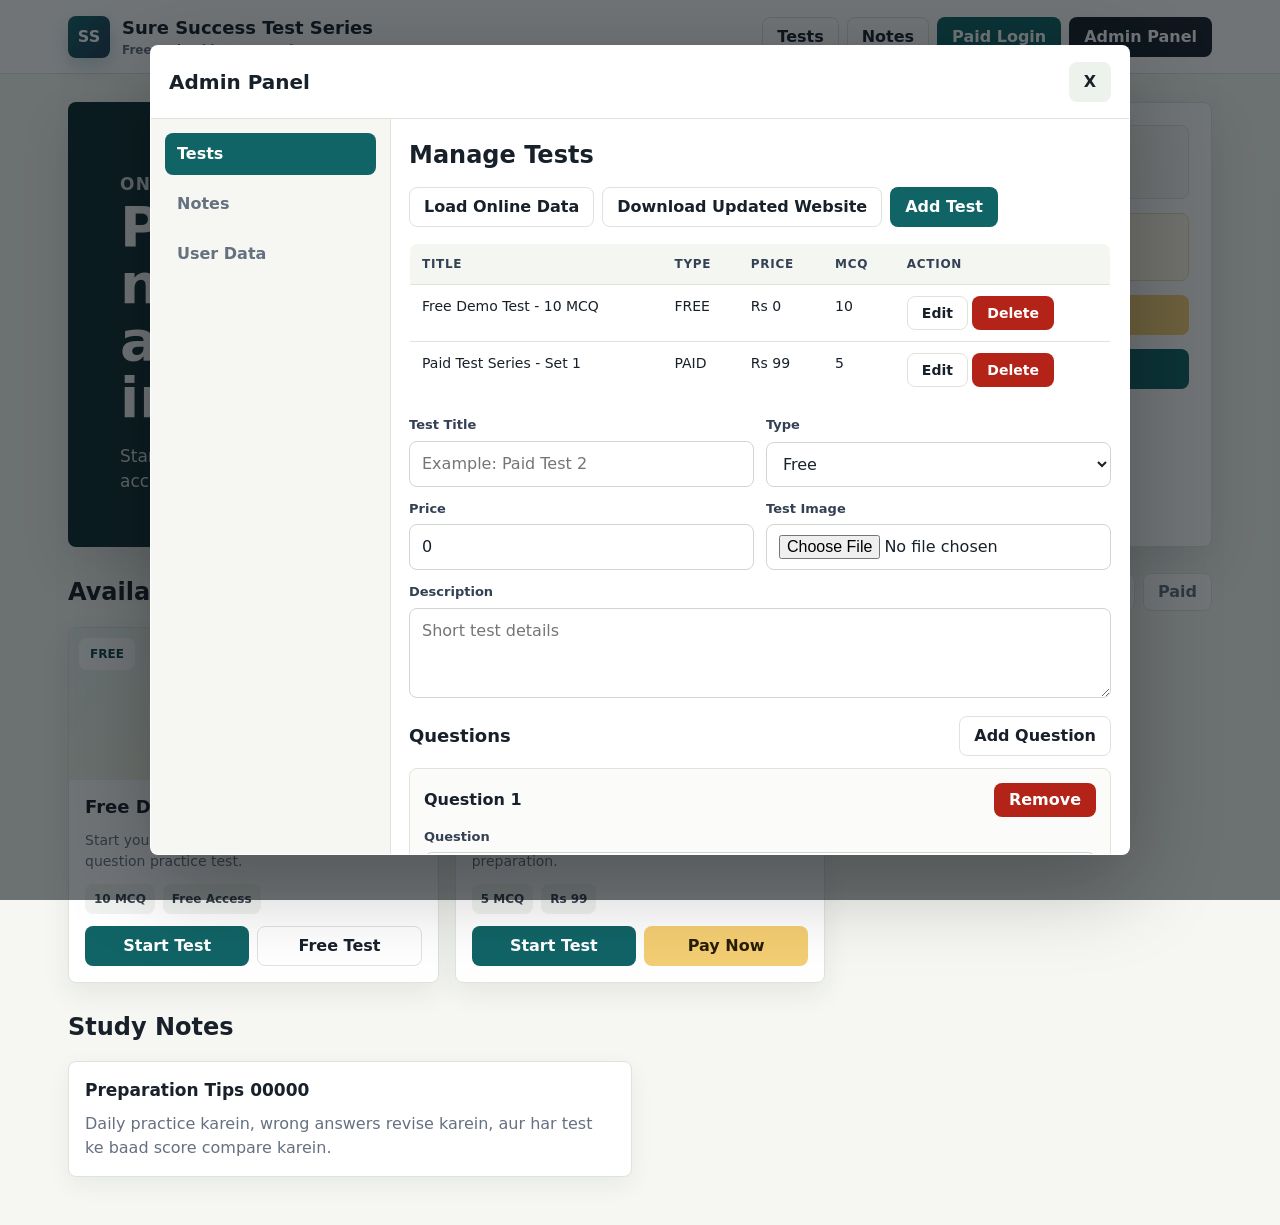
==== commit fceb5948: "Update index.html" ====
--- a/index.html
+++ b/index.html
@@ -1,6 +1,5 @@
 <!doctype html>
-<html lang="en">
-<head>
+<html lang="en"><head>
   <meta charset="utf-8">
   <meta name="viewport" content="width=device-width, initial-scale=1">
   <title>Sure Success Test Series</title>
@@ -753,15 +752,15 @@
         <aside class="hero-panel">
           <div class="metric-row">
             <div class="metric">
-              <strong id="metricTests">0</strong>
+              <strong id="metricTests">2</strong>
               <span>Total Tests</span>
             </div>
             <div class="metric">
-              <strong id="metricFree">0</strong>
+              <strong id="metricFree">1</strong>
               <span>Free</span>
             </div>
             <div class="metric">
-              <strong id="metricPaid">0</strong>
+              <strong id="metricPaid">1</strong>
               <span>Paid</span>
             </div>
           </div>
@@ -782,14 +781,58 @@
             <button class="pill" data-filter="paid">Paid</button>
           </div>
         </div>
-        <div id="testGrid" class="grid"></div>
+        <div id="testGrid" class="grid">
+        <article class="card">
+          <div class="test-image">
+            TEST SERIES
+            <span class="badge">FREE</span>
+          </div>
+          <div class="card-body">
+            <h3>Free Demo Test - 10 MCQ</h3>
+            <p>Start your preparation with this free 10 question practice test.</p>
+            <div class="meta">
+              <span class="chip">10 MCQ</span>
+              <span class="chip">Free Access</span>
+            </div>
+            <div class="card-actions">
+              <button class="btn primary" data-start-test="free-10-mcq">Start Test</button>
+              <button class="btn ghost" data-start-test="free-10-mcq">Free Test</button>
+            </div>
+          </div>
+        </article>
+      
+        <article class="card">
+          <div class="test-image">
+            TEST SERIES
+            <span class="badge">PAID</span>
+          </div>
+          <div class="card-body">
+            <h3>Paid Test Series - Set 1</h3>
+            <p>Premium MCQ practice set for serious preparation.</p>
+            <div class="meta">
+              <span class="chip">5 MCQ</span>
+              <span class="chip">Rs 99</span>
+            </div>
+            <div class="card-actions">
+              <button class="btn primary" data-start-test="paid-sample-1">Start Test</button>
+              <button class="btn warn" data-pay-test="paid-sample-1">Pay Now</button>
+            </div>
+          </div>
+        </article>
+      </div>
       </section>
 
       <section id="notes">
         <div class="toolbar">
           <h2 class="section-title">Study Notes</h2>
         </div>
-        <div id="notesGrid" class="notes-wrap"></div>
+        <div id="notesGrid" class="notes-wrap">
+        <article class="note">
+          <h3>Preparation Tips 00000</h3>
+          <p>Daily practice karein, wrong answers revise karein, aur har test ke baad score compare karein.</p>
+          
+        </article>
+      </div>
       </section>
     </main>
   </div>
@@ -798,7 +841,7 @@
     <div class="dialog small">
       <div class="dialog-head">
         <h2 class="dialog-title">Paid Test Login</h2>
-        <button class="icon-btn" data-close title="Close">X</button>
+        <button class="icon-btn" data-close="" title="Close">X</button>
       </div>
       <div class="dialog-body">
         <div class="notice" style="margin-bottom:14px;">
@@ -807,19 +850,19 @@
         <form id="studentLoginForm" class="form-grid">
           <div class="field full">
             <label for="studentName">Student Name</label>
-            <input id="studentName" required placeholder="Enter your name">
+            <input id="studentName" required="" placeholder="Enter your name">
           </div>
           <div class="field full">
             <label for="studentMobile">Mobile Number</label>
-            <input id="studentMobile" required inputmode="numeric" placeholder="Enter mobile number">
+            <input id="studentMobile" required="" inputmode="numeric" placeholder="Enter mobile number">
           </div>
           <div class="field full">
             <label for="studentId">Test Series ID</label>
-            <input id="studentId" required autocomplete="off" placeholder="Enter test series ID">
+            <input id="studentId" required="" autocomplete="off" placeholder="Enter test series ID">
           </div>
           <div class="field full">
             <label for="studentPass">Password</label>
-            <input id="studentPass" type="password" required autocomplete="off" placeholder="Enter password">
+            <input id="studentPass" type="password" required="" autocomplete="off" placeholder="Enter password">
           </div>
           <button class="btn warn" type="button" id="payNowLogin">Pay Now</button>
           <button class="btn primary" type="submit">Unlock Paid Tests</button>
@@ -832,18 +875,18 @@
     <div class="dialog small">
       <div class="dialog-head">
         <h2 class="dialog-title">Admin Login</h2>
-        <button class="icon-btn" data-close title="Close">X</button>
+        <button class="icon-btn" data-close="" title="Close">X</button>
       </div>
       <div class="dialog-body">
         <form id="adminLoginForm" class="form-grid">
           <div class="field full">
             <label for="adminId">Admin ID</label>
-            <input id="adminId" required autocomplete="off" placeholder="Enter admin ID">
+            <input id="adminId" required="" autocomplete="off" placeholder="Enter admin ID">
 
           </div>
           <div class="field full">
             <label for="adminPass">Password</label>
-            <input id="adminPass" type="password" required autocomplete="off" placeholder="Enter password">
+            <input id="adminPass" type="password" required="" autocomplete="off" placeholder="Enter password">
           </div>
           <button class="btn primary" type="submit">Open Panel</button>
         </form>
@@ -858,7 +901,7 @@
           <h2 class="dialog-title" id="activeTestTitle">Test</h2>
           <p style="margin:2px 0 0;color:var(--muted);font-weight:700;" id="activeTestMeta"></p>
         </div>
-        <button class="icon-btn" data-close title="Close">X</button>
+        <button class="icon-btn" data-close="" title="Close">X</button>
       </div>
       <div class="dialog-body">
         <form id="testAttemptForm"></form>
@@ -866,11 +909,11 @@
     </div>
   </div>
 
-  <div class="modal" id="adminModal" aria-hidden="true">
+  <div class="modal show" id="adminModal" aria-hidden="false">
     <div class="dialog">
       <div class="dialog-head">
         <h2 class="dialog-title">Admin Panel</h2>
-        <button class="icon-btn" data-close title="Close">X</button>
+        <button class="icon-btn" data-close="" title="Close">X</button>
       </div>
       <div class="admin-layout">
         <aside class="admin-tabs">
@@ -887,13 +930,42 @@
               <button class="btn primary" id="newTestBtn">Add Test</button>
             </div>
           </div>
-          <div id="adminTestsList"></div>
-          <form id="testEditor" class="hide" style="margin-top:16px;">
+          <div id="adminTestsList">
+        <table class="table">
+          <thead><tr><th>Title</th><th>Type</th><th>Price</th><th>MCQ</th><th>Action</th></tr></thead>
+          <tbody>
+            
+              <tr>
+                <td>Free Demo Test - 10 MCQ</td>
+                <td>FREE</td>
+                <td>Rs 0</td>
+                <td>10</td>
+                <td>
+                  <button class="btn ghost" data-edit-test="free-10-mcq" style="min-height:34px;">Edit</button>
+                  <button class="btn danger" data-delete-test="free-10-mcq" style="min-height:34px;">Delete</button>
+                </td>
+              </tr>
+            
+              <tr>
+                <td>Paid Test Series - Set 1</td>
+                <td>PAID</td>
+                <td>Rs 99</td>
+                <td>5</td>
+                <td>
+                  <button class="btn ghost" data-edit-test="paid-sample-1" style="min-height:34px;">Edit</button>
+                  <button class="btn danger" data-delete-test="paid-sample-1" style="min-height:34px;">Delete</button>
+                </td>
+              </tr>
+            
+          </tbody>
+        </table>
+      </div>
+          <form id="testEditor" class="" style="margin-top:16px;">
             <div class="form-grid">
-              <input type="hidden" id="editTestId">
+              <input type="hidden" id="editTestId" value="">
               <div class="field">
                 <label for="testTitle">Test Title</label>
-                <input id="testTitle" required placeholder="Example: Paid Test 2">
+                <input id="testTitle" required="" placeholder="Example: Paid Test 2">
               </div>
               <div class="field">
                 <label for="testType">Type</label>
@@ -912,14 +984,54 @@
               </div>
               <div class="field full">
                 <label for="testDescription">Description</label>
-                <textarea id="testDescription" required placeholder="Short test details"></textarea>
+                <textarea id="testDescription" required="" placeholder="Short test details"></textarea>
               </div>
             </div>
             <div class="toolbar" style="margin:18px 0 8px;">
               <h3 class="section-title" style="font-size:18px;">Questions</h3>
               <button class="btn ghost" type="button" id="addQuestionBtn">Add Question</button>
             </div>
-            <div id="questionsEditor"></div>
+            <div id="questionsEditor">
+        <div class="question-box" data-edit-question="0">
+          <div class="question-title">
+            <span>Question 1</span>
+            <button class="btn danger" type="button" data-remove-question="0" style="min-height:34px;">Remove</button>
+          </div>
+          <div class="field">
+            <label>Question</label>
+            <input data-q-text="" value="" required="" placeholder="Write question">
+          </div>
+          <div class="form-grid" style="margin-top:10px;">
+            
+              <div class="field">
+                <label>Option 1</label>
+                <input data-q-option="0" value="" required="">
+              </div>
+            
+              <div class="field">
+                <label>Option 2</label>
+                <input data-q-option="1" value="" required="">
+              </div>
+            
+              <div class="field">
+                <label>Option 3</label>
+                <input data-q-option="2" value="" required="">
+              </div>
+            
+              <div class="field">
+                <label>Option 4</label>
+                <input data-q-option="3" value="" required="">
+              </div>
+            
+            <div class="field full">
+              <label>Correct Answer</label>
+              <select data-q-answer="">
+                <option value="0" selected="">Option 1</option><option value="1">Option 2</option><option value="2">Option 3</option><option value="3">Option 4</option>
+              </select>
+            </div>
+          </div>
+        </div>
+      </div>
             <div class="nav-actions" style="justify-content:flex-start;margin-top:14px;">
               <button class="btn primary" type="submit">Save Test</button>
               <button class="btn ghost" type="button" id="cancelTestEdit">Cancel</button>
@@ -931,17 +1043,33 @@
             <h3 class="section-title">Manage Notes</h3>
             <button class="btn primary" id="newNoteBtn">Add Note</button>
           </div>
-          <div id="adminNotesList"></div>
+          <div id="adminNotesList">
+        <table class="table">
+          <thead><tr><th>Title</th><th>Link</th><th>Action</th></tr></thead>
+          <tbody>
+            
+              <tr>
+                <td>Preparation Tips 00000</td>
+                <td>-</td>
+                <td>
+                  <button class="btn ghost" data-edit-note="note-1" style="min-height:34px;">Edit</button>
+                  <button class="btn danger" data-delete-note="note-1" style="min-height:34px;">Delete</button>
+                </td>
+              </tr>
+            
+          </tbody>
+        </table>
+      </div>
           <form id="noteEditor" class="hide" style="margin-top:16px;">
             <input type="hidden" id="editNoteId">
             <div class="form-grid">
               <div class="field full">
                 <label for="noteTitle">Note Title</label>
-                <input id="noteTitle" required placeholder="Example: Important Formulas">
+                <input id="noteTitle" required="" placeholder="Example: Important Formulas">
               </div>
               <div class="field full">
                 <label for="noteBody">Note Content</label>
-                <textarea id="noteBody" required placeholder="Write notes here"></textarea>
+                <textarea id="noteBody" required="" placeholder="Write notes here"></textarea>
               </div>
               <div class="field full">
                 <label for="noteLink">Link or PDF URL</label>
@@ -962,7 +1090,7 @@
           <div class="notice" style="margin-bottom:14px;">
             User login aur result data local browser me save hota hai aur Google Sheet Web App URL par bhejne ki koshish bhi karta hai.
           </div>
-          <div id="usersTableWrap"></div>
+          <div id="usersTableWrap"><div class="empty">No user data saved yet.</div></div>
         </section>
       </div>
     </div>
@@ -982,50 +1110,185 @@
 
     const defaultTests = [
       {
-        id: "free-10-mcq",
-        title: "Free Demo Test - 10 MCQ",
-        type: "free",
-        price: 0,
-        description: "Start your preparation with this free 10 question practice test.",
-        image: "",
-        questions: [
-          { q: "Which is the largest planet in our solar system?", options: ["Earth", "Jupiter", "Mars", "Venus"], answer: 1 },
-          { q: "What is the capital of India?", options: ["Mumbai", "Kolkata", "New Delhi", "Chennai"], answer: 2 },
-          { q: "2 + 2 x 3 equals?", options: ["12", "8", "10", "6"], answer: 2 },
-          { q: "Which gas do plants absorb during photosynthesis?", options: ["Oxygen", "Nitrogen", "Carbon dioxide", "Hydrogen"], answer: 2 },
-          { q: "Who wrote the Indian national anthem?", options: ["Mahatma Gandhi", "Rabindranath Tagore", "Premchand", "Sarojini Naidu"], answer: 1 },
-          { q: "Which number is a prime number?", options: ["21", "27", "29", "33"], answer: 2 },
-          { q: "The currency of Japan is?", options: ["Yen", "Dollar", "Won", "Peso"], answer: 0 },
-          { q: "How many days are there in a leap year?", options: ["365", "366", "364", "360"], answer: 1 },
-          { q: "Which organ pumps blood in the human body?", options: ["Brain", "Lungs", "Heart", "Kidney"], answer: 2 },
-          { q: "HTML is mainly used to create?", options: ["Web pages", "Mobile batteries", "Vehicles", "Medicines"], answer: 0 }
-        ]
+            "id": "free-10-mcq",
+            "title": "Free Demo Test - 10 MCQ",
+            "type": "free",
+            "price": 0,
+            "description": "Start your preparation with this free 10 question practice test.",
+            "image": "",
+            "questions": [
+                  {
+                        "q": "Which is the largest planet in our solar system?",
+                        "options": [
+                              "Earth",
+                              "Jupiter",
+                              "Mars",
+                              "Venus"
+                        ],
+                        "answer": 1
+                  },
+                  {
+                        "q": "What is the capital of India?",
+                        "options": [
+                              "Mumbai",
+                              "Kolkata",
+                              "New Delhi",
+                              "Chennai"
+                        ],
+                        "answer": 2
+                  },
+                  {
+                        "q": "2 + 2 x 3 equals?",
+                        "options": [
+                              "12",
+                              "8",
+                              "10",
+                              "6"
+                        ],
+                        "answer": 2
+                  },
+                  {
+                        "q": "Which gas do plants absorb during photosynthesis?",
+                        "options": [
+                              "Oxygen",
+                              "Nitrogen",
+                              "Carbon dioxide",
+                              "Hydrogen"
+                        ],
+                        "answer": 2
+                  },
+                  {
+                        "q": "Who wrote the Indian national anthem?",
+                        "options": [
+                              "Mahatma Gandhi",
+                              "Rabindranath Tagore",
+                              "Premchand",
+                              "Sarojini Naidu"
+                        ],
+                        "answer": 1
+                  },
+                  {
+                        "q": "Which number is a prime number?",
+                        "options": [
+                              "21",
+                              "27",
+                              "29",
+                              "33"
+                        ],
+                        "answer": 2
+                  },
+                  {
+                        "q": "The currency of Japan is?",
+                        "options": [
+                              "Yen",
+                              "Dollar",
+                              "Won",
+                              "Peso"
+                        ],
+                        "answer": 0
+                  },
+                  {
+                        "q": "How many days are there in a leap year?",
+                        "options": [
+                              "365",
+                              "366",
+                              "364",
+                              "360"
+                        ],
+                        "answer": 1
+                  },
+                  {
+                        "q": "Which organ pumps blood in the human body?",
+                        "options": [
+                              "Brain",
+                              "Lungs",
+                              "Heart",
+                              "Kidney"
+                        ],
+                        "answer": 2
+                  },
+                  {
+                        "q": "HTML is mainly used to create?",
+                        "options": [
+                              "Web pages",
+                              "Mobile batteries",
+                              "Vehicles",
+                              "Medicines"
+                        ],
+                        "answer": 0
+                  }
+            ]
       },
       {
-        id: "paid-sample-1",
-        title: "Paid Test Series - Set 1",
-        type: "paid",
-        price: 99,
-        description: "Premium MCQ practice set for serious preparation.",
-        image: "",
-        questions: [
-          { q: "Which article is related to equality before law in India?", options: ["Article 12", "Article 14", "Article 19", "Article 21"], answer: 1 },
-          { q: "The SI unit of force is?", options: ["Joule", "Newton", "Watt", "Pascal"], answer: 1 },
-          { q: "If 15% of a number is 45, the number is?", options: ["200", "250", "300", "350"], answer: 2 },
-          { q: "Who is known as the father of the Indian Constitution?", options: ["B. R. Ambedkar", "Jawaharlal Nehru", "Sardar Patel", "Rajendra Prasad"], answer: 0 },
-          { q: "Which river is called the Ganga of South India?", options: ["Krishna", "Godavari", "Kaveri", "Narmada"], answer: 1 }
-        ]
-      }
-    ];
+            "id": "paid-sample-1",
+            "title": "Paid Test Series - Set 1",
+            "type": "paid",
+            "price": 99,
+            "description": "Premium MCQ practice set for serious preparation.",
+            "image": "",
+            "questions": [
+                  {
+                        "q": "Which article is related to equality before law in India?",
+                        "options": [
+                              "Article 12",
+                              "Article 14",
+                              "Article 19",
+                              "Article 21"
+                        ],
+                        "answer": 1
+                  },
+                  {
+                        "q": "The SI unit of force is?",
+                        "options": [
+                              "Joule",
+                              "Newton",
+                              "Watt",
+                              "Pascal"
+                        ],
+                        "answer": 1
+                  },
+                  {
+                        "q": "If 15% of a number is 45, the number is?",
+                        "options": [
+                              "200",
+                              "250",
+                              "300",
+                              "350"
+                        ],
+                        "answer": 2
+                  },
+                  {
+                        "q": "Who is known as the father of the Indian Constitution?",
+                        "options": [
+                              "B. R. Ambedkar",
+                              "Jawaharlal Nehru",
+                              "Sardar Patel",
+                              "Rajendra Prasad"
+                        ],
+                        "answer": 0
+                  },
+                  {
+                        "q": "Which river is called the Ganga of South India?",
+                        "options": [
+                              "Krishna",
+                              "Godavari",
+                              "Kaveri",
+                              "Narmada"
+                        ],
+                        "answer": 1
+                  }
+            ]
+      }
+];
 
     const defaultNotes = [
       {
-        id: "note-1",
-        title: "Preparation Tips",
-        body: "Daily practice karein, wrong answers revise karein, aur har test ke baad score compare karein.",
-        link: ""
-      }
-    ];
+            "id": "note-1",
+            "title": "Preparation Tips 00000",
+            "body": "Daily practice karein, wrong answers revise karein, aur har test ke baad score compare karein.",
+            "link": ""
+      }
+];
 
     const state = {
       tests: load("tests", defaultTests),
@@ -1715,5 +1978,6 @@
     render();
     loadOnlineState();
   </script>
-</body>
-</html>
+
+
+</body></html>
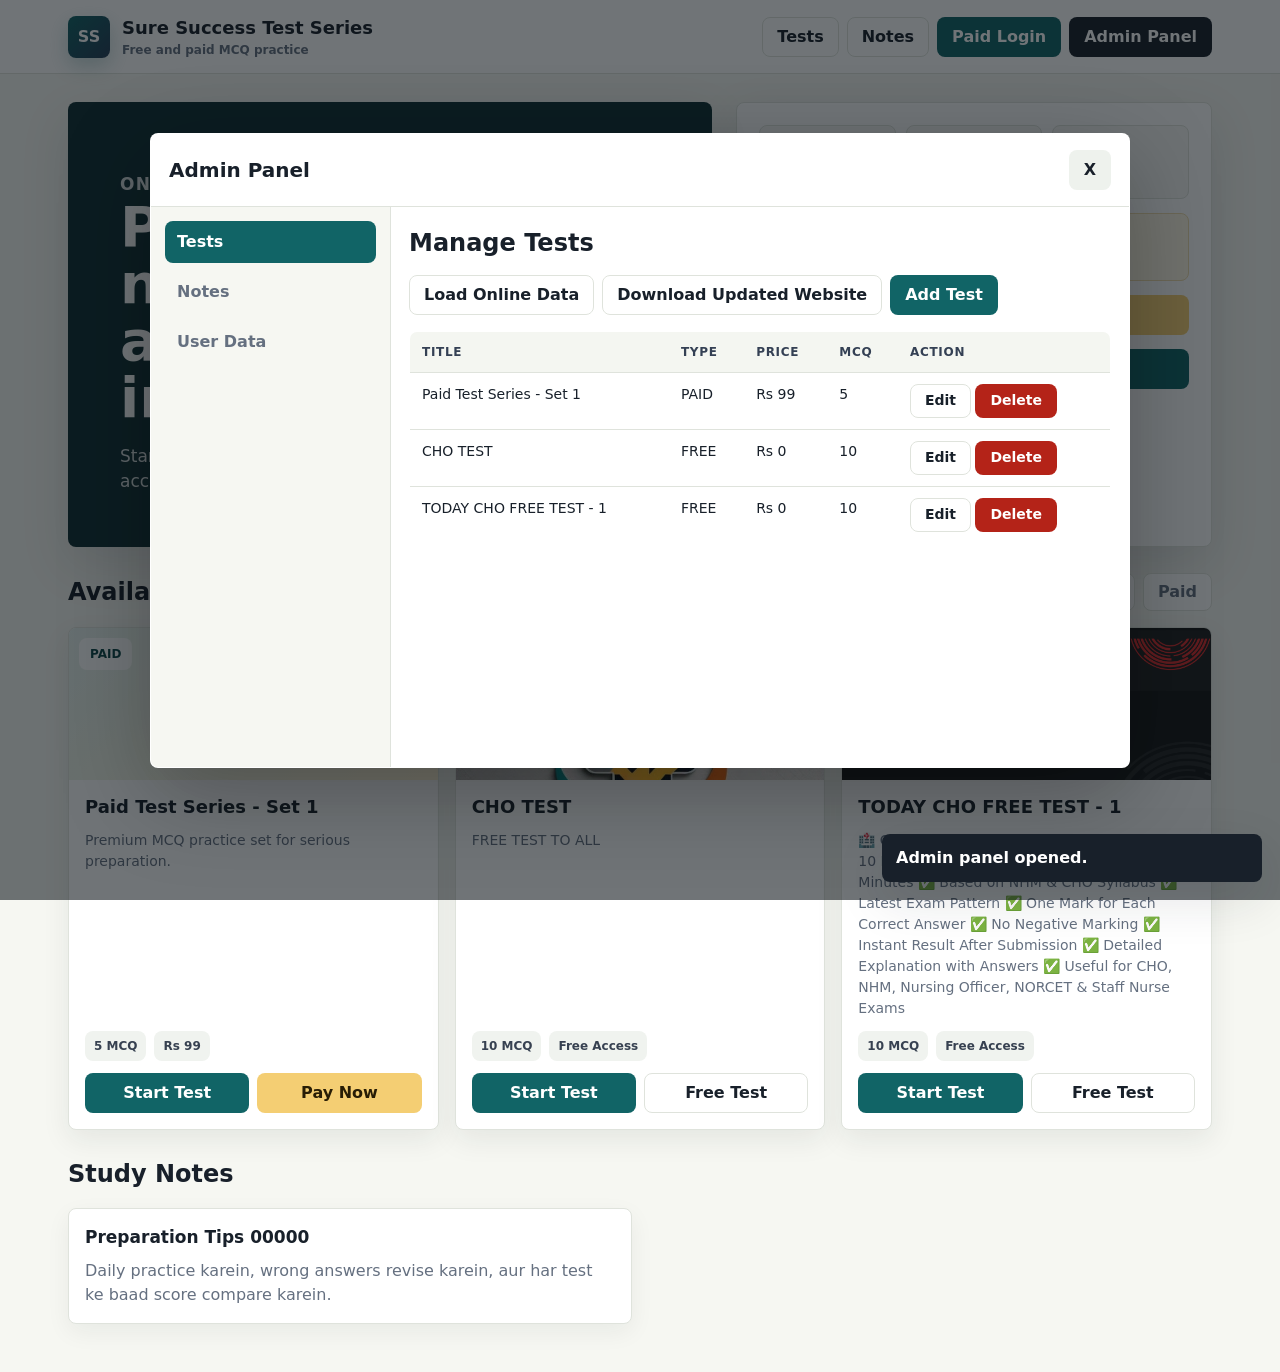
==== commit d1f37f56: "Update index.html" ====
--- a/index.html
+++ b/index.html
@@ -752,11 +752,11 @@
         <aside class="hero-panel">
           <div class="metric-row">
             <div class="metric">
-              <strong id="metricTests">2</strong>
+              <strong id="metricTests">3</strong>
               <span>Total Tests</span>
             </div>
             <div class="metric">
-              <strong id="metricFree">1</strong>
+              <strong id="metricFree">2</strong>
               <span>Free</span>
             </div>
             <div class="metric">
@@ -785,25 +785,6 @@
         <article class="card">
           <div class="test-image">
             TEST SERIES
-            <span class="badge">FREE</span>
-          </div>
-          <div class="card-body">
-            <h3>Free Demo Test - 10 MCQ</h3>
-            <p>Start your preparation with this free 10 question practice test.</p>
-            <div class="meta">
-              <span class="chip">10 MCQ</span>
-              <span class="chip">Free Access</span>
-            </div>
-            <div class="card-actions">
-              <button class="btn primary" data-start-test="free-10-mcq">Start Test</button>
-              <button class="btn ghost" data-start-test="free-10-mcq">Free Test</button>
-            </div>
-          </div>
-        </article>
-      
-        <article class="card">
-          <div class="test-image">
-            TEST SERIES
             <span class="badge">PAID</span>
           </div>
           <div class="card-body">
@@ -816,6 +797,54 @@
             <div class="card-actions">
               <button class="btn primary" data-start-test="paid-sample-1">Start Test</button>
               <button class="btn warn" data-pay-test="paid-sample-1">Pay Now</button>
+            </div>
+          </div>
+        </article>
+      
+        <article class="card">
+          <div class="test-image">
+            <img src="[data-uri]" alt="CHO TEST">
+            <span class="badge">FREE</span>
+          </div>
+          <div class="card-body">
+            <h3>CHO TEST</h3>
+            <p>FREE TEST TO ALL</p>
+            <div class="meta">
+              <span class="chip">10 MCQ</span>
+              <span class="chip">Free Access</span>
+            </div>
+            <div class="card-actions">
+              <button class="btn primary" data-start-test="test-1781158041672">Start Test</button>
+              <button class="btn ghost" data-start-test="test-1781158041672">Free Test</button>
+            </div>
+          </div>
+        </article>
+      
+        <article class="card">
+          <div class="test-image">
+            <img src="[data-uri]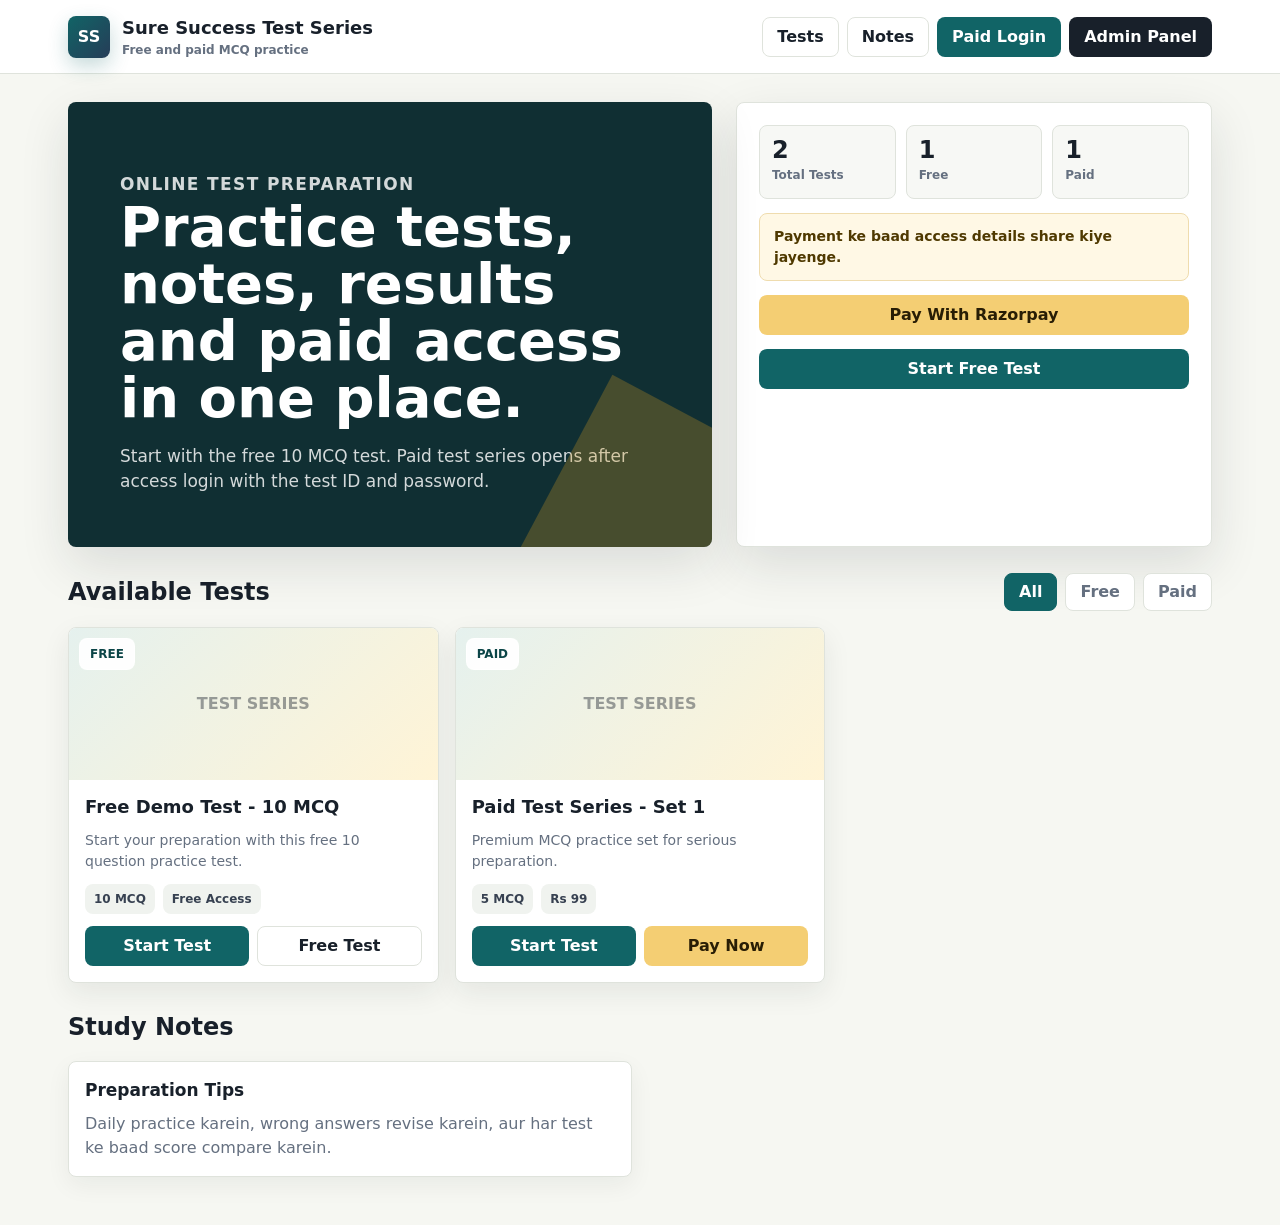
==== commit c31a5e14: "Update index.html" ====
--- a/index.html
+++ b/index.html
@@ -1,5 +1,6 @@
 <!doctype html>
-<html lang="en"><head>
+<html lang="en">
+<head>
   <meta charset="utf-8">
   <meta name="viewport" content="width=device-width, initial-scale=1">
   <title>Sure Success Test Series</title>
@@ -752,15 +753,15 @@
         <aside class="hero-panel">
           <div class="metric-row">
             <div class="metric">
-              <strong id="metricTests">3</strong>
+              <strong id="metricTests">0</strong>
               <span>Total Tests</span>
             </div>
             <div class="metric">
-              <strong id="metricFree">2</strong>
+              <strong id="metricFree">0</strong>
               <span>Free</span>
             </div>
             <div class="metric">
-              <strong id="metricPaid">1</strong>
+              <strong id="metricPaid">0</strong>
               <span>Paid</span>
             </div>
           </div>
@@ -781,87 +782,14 @@
             <button class="pill" data-filter="paid">Paid</button>
           </div>
         </div>
-        <div id="testGrid" class="grid">
-        <article class="card">
-          <div class="test-image">
-            TEST SERIES
-            <span class="badge">PAID</span>
-          </div>
-          <div class="card-body">
-            <h3>Paid Test Series - Set 1</h3>
-            <p>Premium MCQ practice set for serious preparation.</p>
-            <div class="meta">
-              <span class="chip">5 MCQ</span>
-              <span class="chip">Rs 99</span>
-            </div>
-            <div class="card-actions">
-              <button class="btn primary" data-start-test="paid-sample-1">Start Test</button>
-              <button class="btn warn" data-pay-test="paid-sample-1">Pay Now</button>
-            </div>
-          </div>
-        </article>
-      
-        <article class="card">
-          <div class="test-image">
-            <img src="[data-uri]" alt="CHO TEST">
-            <span class="badge">FREE</span>
-          </div>
-          <div class="card-body">
-            <h3>CHO TEST</h3>
-            <p>FREE TEST TO ALL</p>
-            <div class="meta">
-              <span class="chip">10 MCQ</span>
-              <span class="chip">Free Access</span>
-            </div>
-            <div class="card-actions">
-              <button class="btn primary" data-start-test="test-1781158041672">Start Test</button>
-              <button class="btn ghost" data-start-test="test-1781158041672">Free Test</button>
-            </div>
-          </div>
-        </article>
-      
-        <article class="card">
-          <div class="test-image">
-            <img src="[data-uri]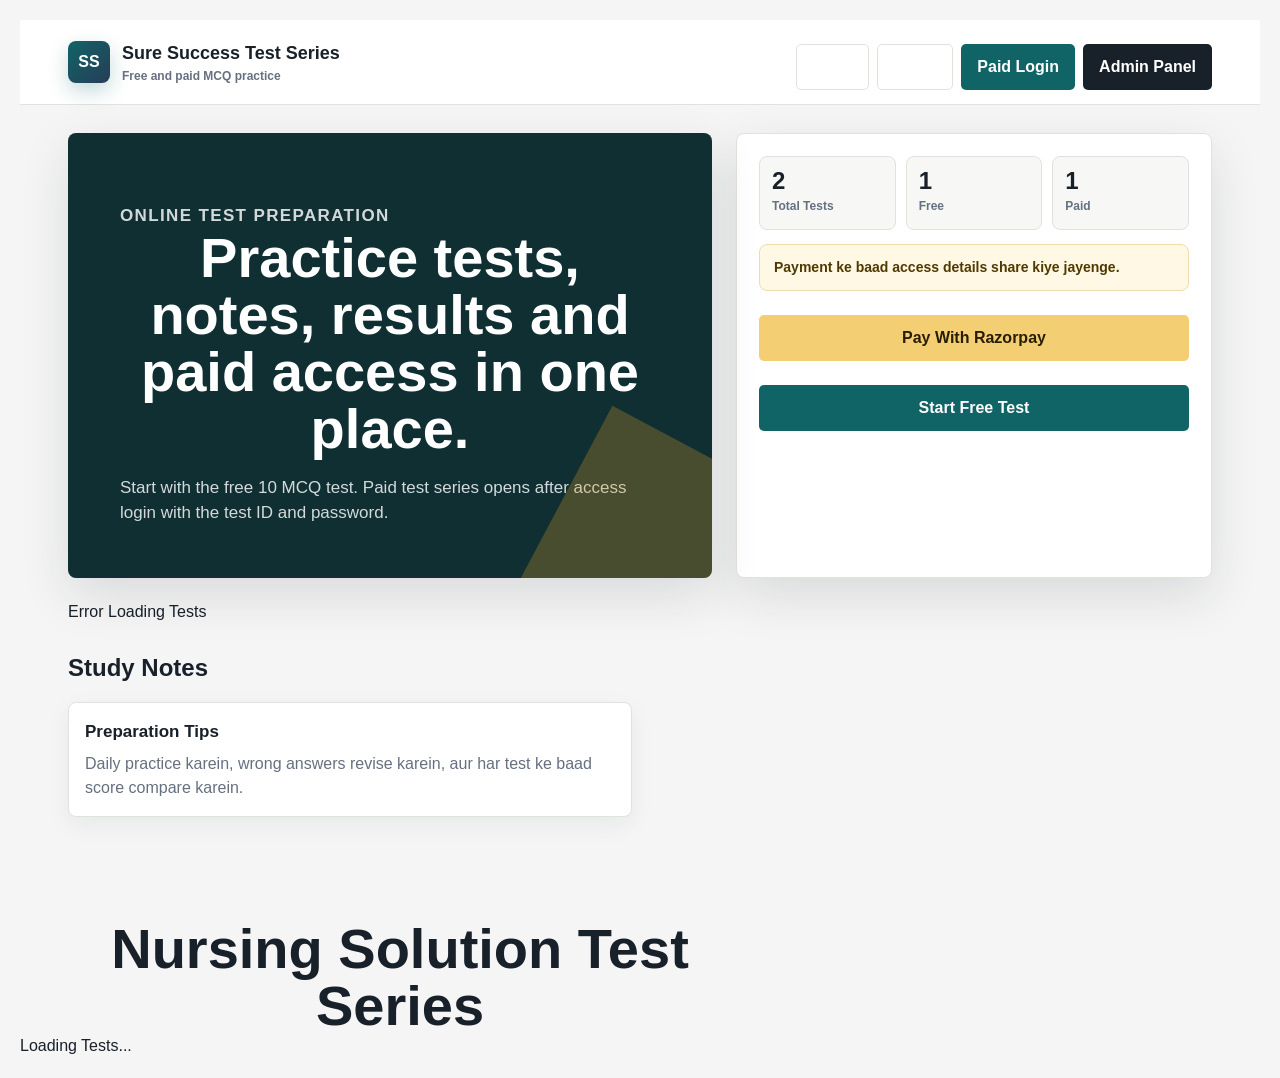
==== commit 7da51e8a: "Update index.html" ====
--- a/index.html
+++ b/index.html
@@ -1717,3 +1717,110 @@
   </script>
 </body>
 </html>
+<!DOCTYPE html>
+<html lang="en">
+<head>
+<meta charset="UTF-8">
+<meta name="viewport" content="width=device-width, initial-scale=1.0">
+<title>Nursing Solution Test Series</title>
+
+<style>
+body{
+font-family:Arial,sans-serif;
+background:#f5f5f5;
+margin:0;
+padding:20px;
+}
+
+h1{
+text-align:center;
+}
+
+#tests{
+display:grid;
+grid-template-columns:repeat(auto-fill,minmax(300px,1fr));
+gap:15px;
+}
+
+.card{
+background:white;
+padding:15px;
+border-radius:10px;
+box-shadow:0 2px 10px rgba(0,0,0,.1);
+}
+
+.btn{
+display:inline-block;
+padding:10px 15px;
+background:#007bff;
+color:white;
+text-decoration:none;
+border-radius:5px;
+margin-top:10px;
+}
+</style>
+
+</head>
+<body>
+
+<h1>Nursing Solution Test Series</h1>
+
+<div id="tests">
+Loading Tests...
+</div>
+
+<script>
+
+const API =
+"https://script.google.com/macros/s/AKfycbyt1y9qO6zuBiilKpHTnSdlpJk7y8qvICekXp92JlWXZYTEBkII-USrZ3kq7BrZpZsR/exec?action=getTests";
+
+fetch(API)
+.then(res=>res.json())
+.then(data=>{
+
+let html="";
+
+data.forEach(test=>{
+
+html += `
+<div class="card">
+
+<h3>${test.title}</h3>
+
+<p>${test.description}</p>
+
+<p>
+<b>Type:</b> ${test.type}
+</p>
+
+<p>
+<b>Price:</b> ₹${test.price}
+</p>
+
+<a class="btn"
+href="test.html?id=${test.testId}">
+Start Test
+</a>
+
+</div>
+`;
+
+});
+
+document.getElementById("tests").innerHTML=html;
+
+})
+.catch(err=>{
+
+document.getElementById("tests").innerHTML=
+"Error Loading Tests";
+
+console.log(err);
+
+});
+
+</script>
+
+</body>
+</html>
+
